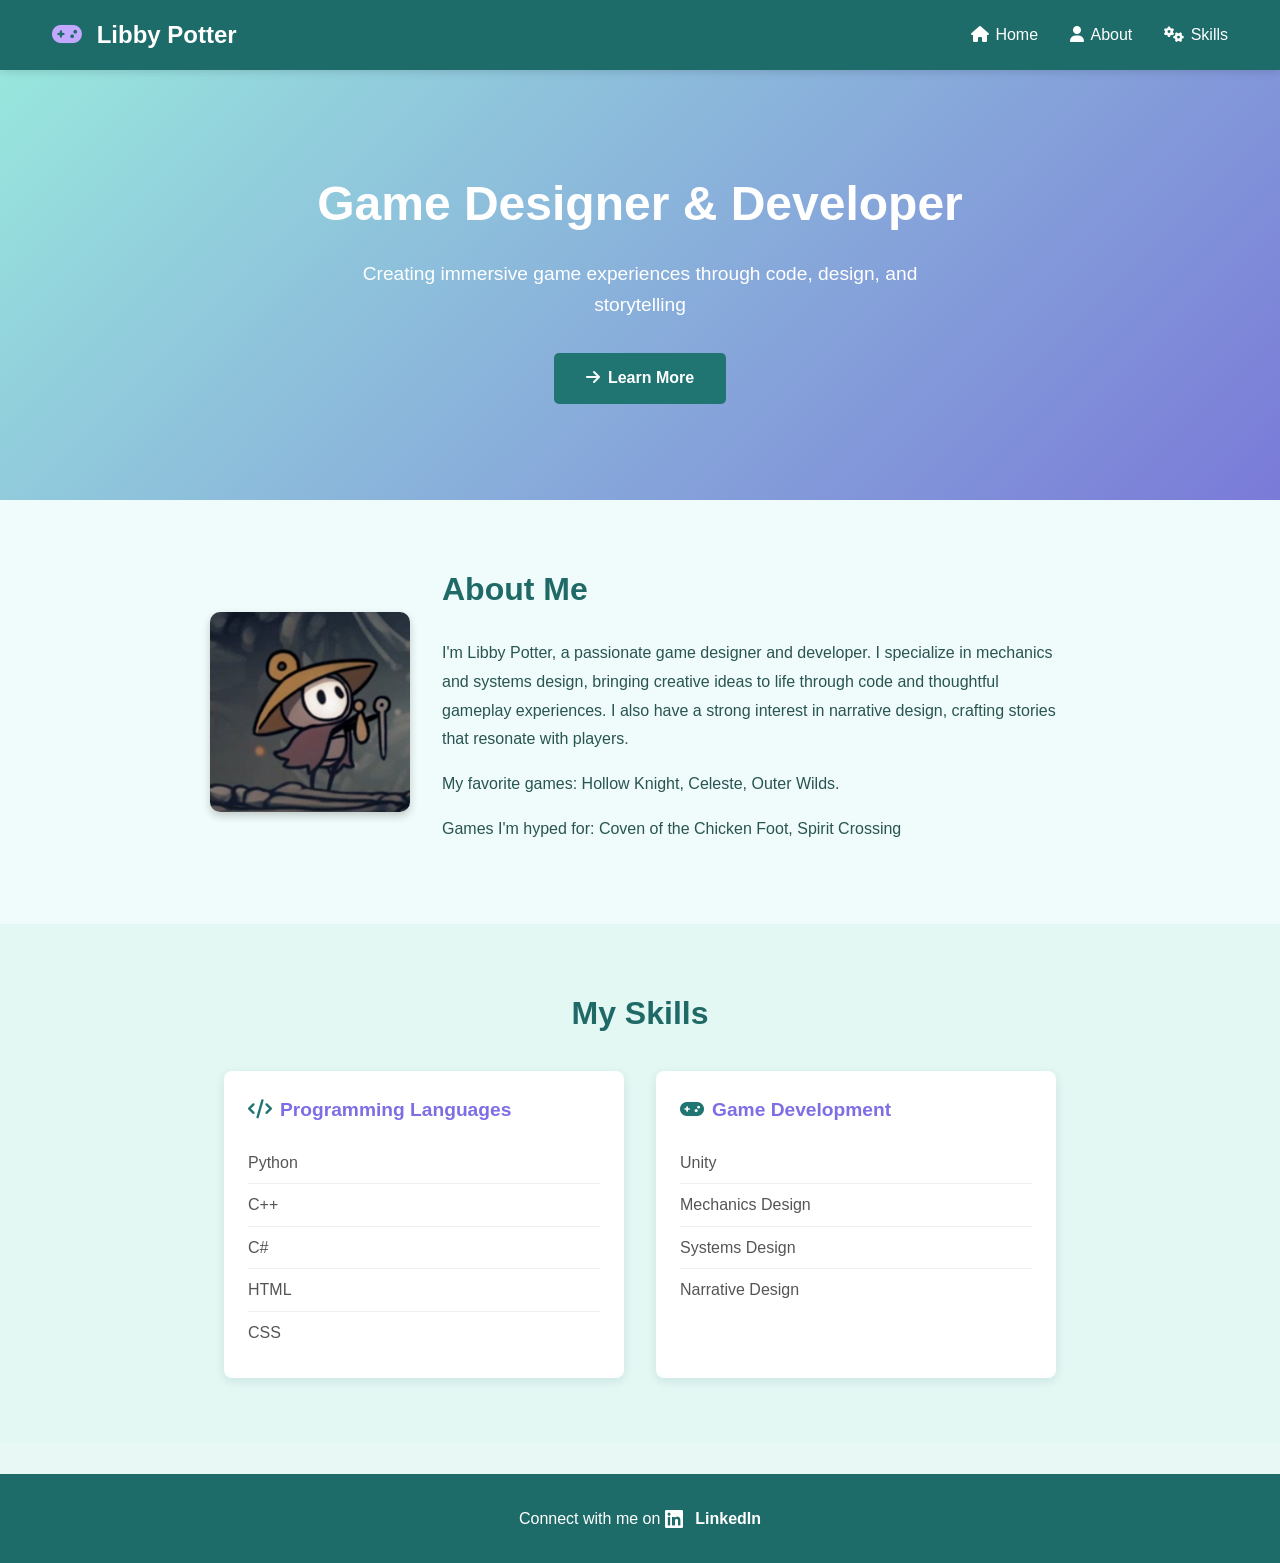
==== index.html @ 488dde70 "Initial commit" ====
<!DOCTYPE html>
<html lang="en">
<head>
  <meta charset="UTF-8">
  <meta name="viewport" content="width=device-width, initial-scale=1.0">
  <title>Libby Potter - Game Designer & Developer</title>
  <link rel="stylesheet" href="https://cdnjs.cloudflare.com/ajax/libs/font-awesome/6.5.0/css/all.min.css" crossorigin="anonymous" referrerpolicy="no-referrer" />
  <link rel="stylesheet" href="style.css">
</head>
<body>
  <!-- Navigation Bar -->
  <nav class="navbar">
    <div class="container">
      <h1 class="logo"><i class="fa-solid fa-gamepad"></i> Libby Potter</h1>
      <ul class="nav-links">
        <li><a href="#hero"><i class="fa-solid fa-home"></i>Home</a></li>
        <li><a href="#bio"><i class="fa-solid fa-user"></i>About</a></li>
        <li><a href="#skills"><i class="fa-solid fa-cogs"></i>Skills</a></li>
      </ul>
    </div>
  </nav>

  <!-- Hero Section -->
  <section id="hero" class="hero">
    <div class="container">
      <h2>Game Designer & Developer</h2>
      <p>Creating immersive game experiences through code, design, and storytelling</p>
      <a href="#bio" class="btn"><i class="fa-solid fa-arrow-right"></i>Learn More</a>
    </div>
  </section>

  <!-- Bio Section -->
  <section id="bio" class="bio">
    <div class="container">
      <div class="bio-content">
        <!-- Profile Image -->
        <img src="img/Sherma.jpg" alt="Libby Potter" class="bio-image">
        
        <!-- Bio Text -->
        <div class="bio-text">
          <h2>About Me</h2>
          <p>
            I'm Libby Potter, a passionate game designer and developer. I specialize in mechanics and systems design, 
            bringing creative ideas to life through code and thoughtful gameplay experiences. I also have a strong interest 
            in narrative design, crafting stories that resonate with players.
          </p>
          <p>
            My favorite games: Hollow Knight, Celeste, Outer Wilds.
          </p>
          <p>
            Games I'm hyped for: Coven of the Chicken Foot, Spirit Crossing
          </p>
        </div>
      </div>
    </div>
  </section>

  <!-- Skills Section -->
  <section id="skills" class="skills">
    <div class="container">
      <h2>My Skills</h2>
      
      <div class="skills-grid">
        <!-- Programming Languages -->
        <div class="skill-category">
          <h3><i class="fa-solid fa-code"></i>Programming Languages</h3>
          <ul>
            <li>Python</li>
            <li>C++</li>
            <li>C#</li>
            <li>HTML</li>
            <li>CSS</li>
          </ul>
        </div>

        <!-- Game Development -->
        <div class="skill-category">
          <h3><i class="fa-solid fa-gamepad"></i>Game Development</h3>
          <ul>
            <li>Unity</li>
            <li>Mechanics Design</li>
            <li>Systems Design</li>
            <li>Narrative Design</li>
          </ul>
        </div>
      </div>
    </div>
  </section>

  <!-- Footer -->
  <footer class="footer">
    <div class="container">
      <p>
        Connect with me on 
        <a href="https://www.linkedin.com/in/your-linkedin" target="_blank" rel="noopener noreferrer" class="social-link">
          <i class="fab fa-linkedin"></i>
          LinkedIn
        </a>
      </p>
    </div>
  </footer>
</body>
</html>
---- style.css ----
/* ===========================
   GLOBAL STYLES
   =========================== */

/* Reset default browser styles and set base font */
* {
  margin: 0;
  padding: 0;
  box-sizing: border-box;
}

body {
  font-family: 'Arial', sans-serif;
  line-height: 1.6;
  color: #1b3d3b;
  background-color: #e8f8f5;
}

/* Container class to center and constrain content width */
.container {
  max-width: 900px;
  margin: 0 auto;
  padding: 0 20px;
}

/* ===========================
   NAVIGATION BAR
   =========================== */

.navbar {
  background-color: #1e6c6a;
  padding: 1rem 2rem;
  position: sticky;
  top: 0;
  box-shadow: 0 2px 8px rgba(0, 0, 0, 0.12);
}

.navbar .container {
  display: flex;
  justify-content: space-between;
  align-items: center;
  width: 100%;
  max-width: none;
}

.logo {
  color: white;
  font-size: 1.5rem;
  font-weight: bold;
}

.logo i {
  margin-right: 0.5rem;
  color: #c3a8ff;
}

.nav-links {
  display: flex;
  list-style: none;
  gap: 2rem;
}

.nav-links a {
  color: white;
  text-decoration: none;
  font-weight: 500;
  transition: color 0.3s ease;
}

.nav-links a i {
  margin-right: 0.4rem;
}

.nav-links a:hover {
  color: #a47ff0;
}

/* ===========================
   HERO SECTION
   =========================== */

.hero {
  background: linear-gradient(135deg, #98e6dd 0%, #7a7ad8 100%);
  color: white;
  padding: 6rem 0;
  text-align: center;
}

.hero h2 {
  font-size: 3rem;
  margin-bottom: 1rem;
}

.hero p {
  font-size: 1.2rem;
  margin-bottom: 2rem;
  max-width: 600px;
  margin-left: auto;
  margin-right: auto;
}

/* Button styling */
.btn {
  display: inline-block;
  background-color: #207573;
  color: white;
  padding: 0.8rem 2rem;
  border-radius: 5px;
  text-decoration: none;
  font-weight: bold;
  transition: background-color 0.3s ease;
}

.btn i {
  margin-right: 0.5rem;
}

.btn:hover {
  background-color: #175455;
}

/* ===========================
   BIO SECTION
   =========================== */

.bio {
  background-color: #f0fcfb;
  padding: 4rem 0;
}

/* Bio content layout with image and text side-by-side */
.bio-content {
  display: flex;
  gap: 2rem;
  align-items: center;
}

/* Profile image styling */
.bio-image {
  width: 200px;
  height: 200px;
  border-radius: 10px;
  object-fit: cover;
  box-shadow: 0 4px 8px rgba(0, 0, 0, 0.2);
  flex-shrink: 0;
}

.bio h2 {
  font-size: 2rem;
  margin-bottom: 1.5rem;
  color: #1f6a67;
}

.bio-text p {
  font-size: 1rem;
  margin-bottom: 1rem;
  line-height: 1.8;
  color: #285452;
}

/* ===========================
   SKILLS SECTION
   =========================== */

.skills {
  background-color: #e3f7f3;
  padding: 4rem 0;
}

.skills h2 {
  font-size: 2rem;
  margin-bottom: 2rem;
  text-align: center;
  color: #1f6a67;
}

/* Skills grid layout using flexbox */
.skills-grid {
  display: flex;
  gap: 2rem;
  justify-content: center;
  flex-wrap: wrap;
}

.skill-category {
  background-color: white;
  padding: 1.5rem;
  border-radius: 8px;
  box-shadow: 0 3px 10px rgba(31, 106, 103, 0.12);
  flex: 1;
  min-width: 250px;
  max-width: 400px;
}

.skill-category h3 {
  color: #7d6ee5;
  margin-bottom: 1rem;
  font-size: 1.2rem;
}

.skill-category h3 i {
  margin-right: 0.5rem;
  color: #207573;
}

.skill-category ul {
  list-style: none;
}

.skill-category li {
  padding: 0.5rem 0;
  color: #555;
  border-bottom: 1px solid #ecf0f1;
}

.skill-category li:last-child {
  border-bottom: none;
}

/* ===========================
   FOOTER
   =========================== */

.footer {
  background-color: #1e6c6a;
  color: white;
  text-align: center;
  padding: 2rem 0;
  margin-top: 2rem;
}

.social-link {
  color: white;
  text-decoration: none;
  font-weight: 600;
}

.social-link i {
  margin-right: 0.5rem;
  font-size: 1.3rem;
  vertical-align: middle;
}

.social-link:hover {
  color: #c3a8ff;
}

/* ===========================
   RESPONSIVE DESIGN
   =========================== */

/* Adjust styles for smaller screens */
@media (max-width: 768px) {
  .nav-links {
    gap: 1rem;
    font-size: 0.9rem;
  }

  .hero h2 {
    font-size: 2rem;
  }

  .hero p {
    font-size: 1rem;
  }

  /* Stack bio image and text vertically on mobile */
  .bio-content {
    flex-direction: column;
    text-align: center;
  }

  .bio-image {
    width: 150px;
    height: 150px;
  }

  .skills-grid {
    flex-direction: column;
  }

  .skill-category {
    max-width: 100%;
  }
}
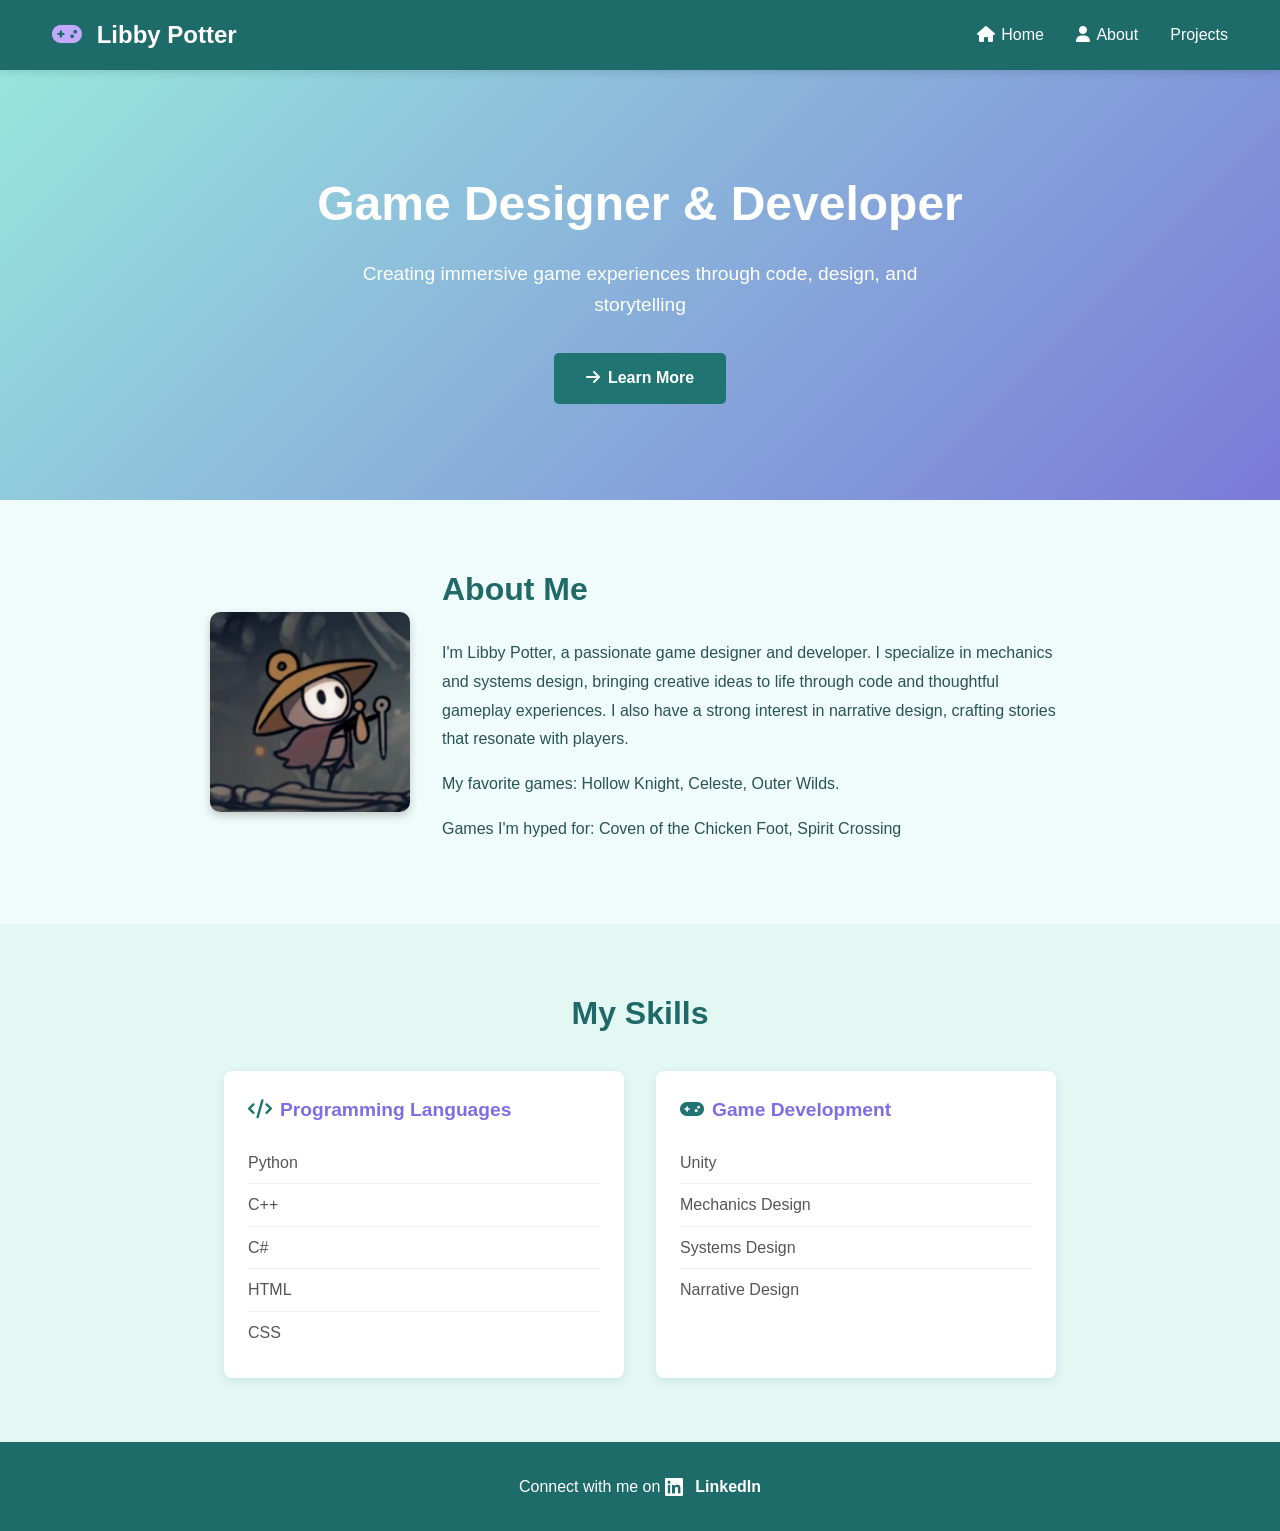
==== commit 1d5ee227: "add projects page" ====
--- a/index.html
+++ b/index.html
@@ -15,7 +15,7 @@
       <ul class="nav-links">
         <li><a href="#hero"><i class="fa-solid fa-home"></i>Home</a></li>
         <li><a href="#bio"><i class="fa-solid fa-user"></i>About</a></li>
-        <li><a href="#skills"><i class="fa-solid fa-cogs"></i>Skills</a></li>
+        <li><a href="projects.html">Projects</a></li>
       </ul>
     </div>
   </nav>
--- a/style.css
+++ b/style.css
@@ -226,7 +226,6 @@
   color: white;
   text-align: center;
   padding: 2rem 0;
-  margin-top: 2rem;
 }
 
 .social-link {
@@ -282,4 +281,12 @@
   .skill-category {
     max-width: 100%;
   }
-}
+
+  .project-grid {
+    flex-direction: column;
+  }
+
+  .projects-hero h2 {
+    font-size: 2rem;
+  }
+}
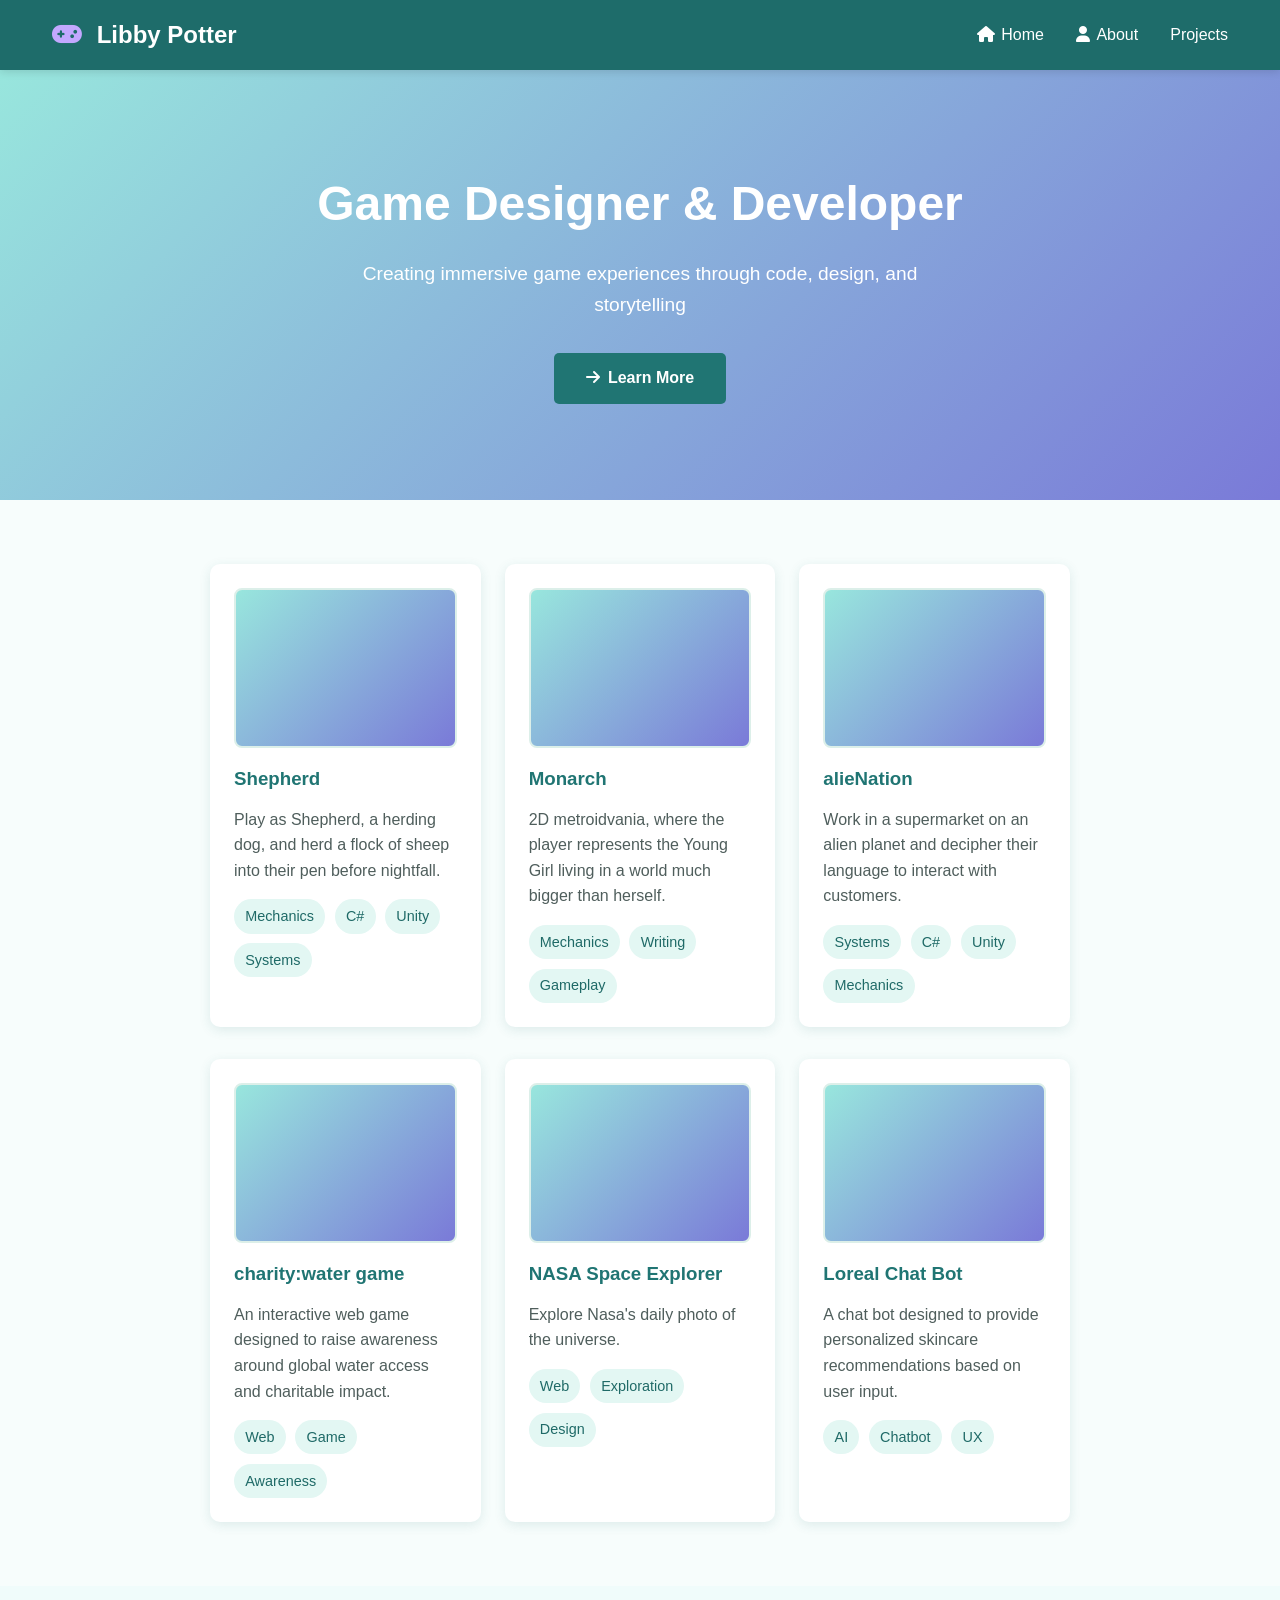
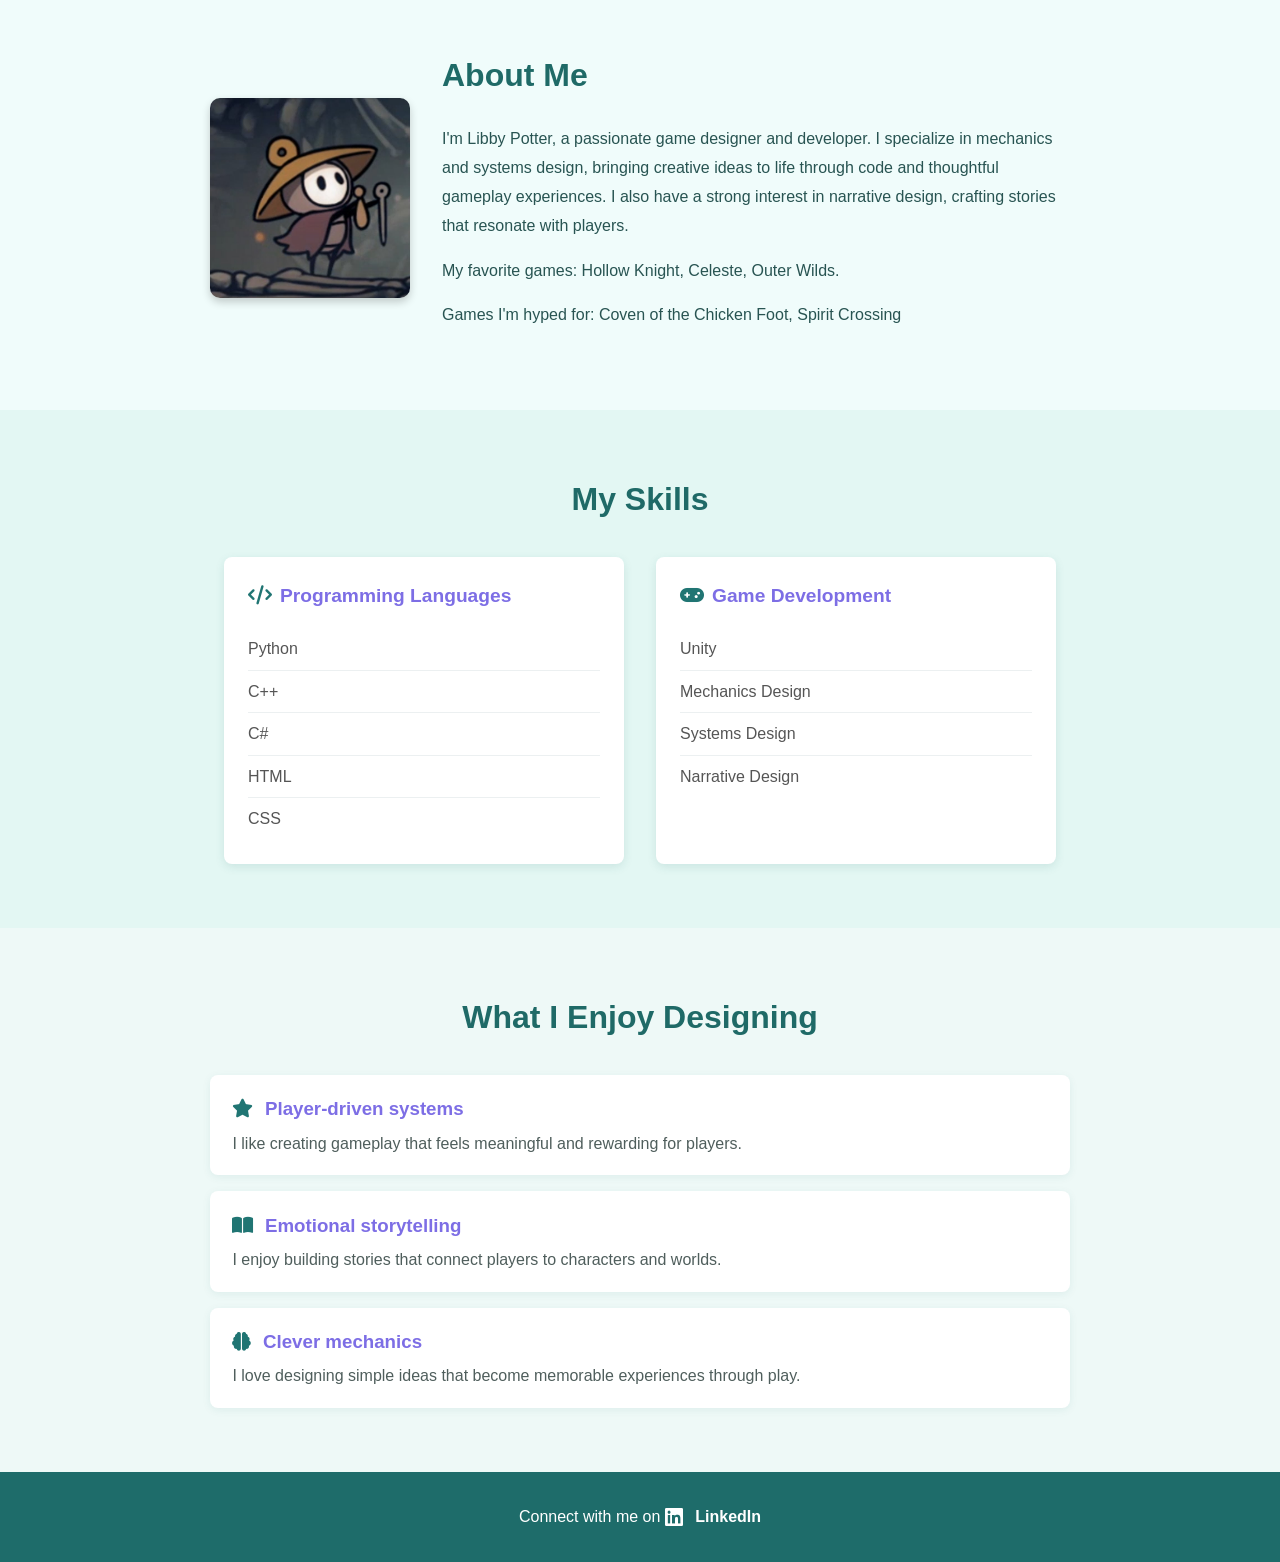
==== commit d9aff167: "add individual pages for each project Add basic information about Shpeherd and Monarch" ====
--- a/index.html
+++ b/index.html
@@ -6,6 +6,7 @@
   <title>Libby Potter - Game Designer & Developer</title>
   <link rel="stylesheet" href="https://cdnjs.cloudflare.com/ajax/libs/font-awesome/6.5.0/css/all.min.css" crossorigin="anonymous" referrerpolicy="no-referrer" />
   <link rel="stylesheet" href="style.css">
+  <link rel="stylesheet" href="projects.css">
 </head>
 <body>
   <!-- Navigation Bar -->
@@ -15,7 +16,7 @@
       <ul class="nav-links">
         <li><a href="#hero"><i class="fa-solid fa-home"></i>Home</a></li>
         <li><a href="#bio"><i class="fa-solid fa-user"></i>About</a></li>
-        <li><a href="projects.html">Projects</a></li>
+        <li><a href="#projects">Projects</a></li>
       </ul>
     </div>
   </nav>
@@ -26,6 +27,95 @@
       <h2>Game Designer & Developer</h2>
       <p>Creating immersive game experiences through code, design, and storytelling</p>
       <a href="#bio" class="btn"><i class="fa-solid fa-arrow-right"></i>Learn More</a>
+    </div>
+  </section>
+
+  <!-- Project Gallery -->
+  <section id="projects" class="projects-section">
+    <div class="container">
+      <div class="project-grid">
+        <article class="project-card">
+          <a href="shepherd.html" class="project-link">
+            <div class="project-image" aria-label="Shepherd project preview"></div>
+            <h3>Shepherd</h3>
+            <p>Play as Shepherd, a herding dog, and herd a flock of sheep into their pen before nightfall.</p>
+            <ul class="project-tags">
+              <li>Mechanics</li>
+              <li>C#</li>
+              <li>Unity</li>
+              <li>Systems</li>
+            </ul>
+          </a>
+        </article>
+
+        <article class="project-card">
+          <a href="monarch.html" class="project-link">
+            <div class="project-image" aria-label="Monarch project preview"></div>
+            <h3>Monarch</h3>
+            <p>2D metroidvania, where the player represents the Young Girl living in a world much bigger than herself.</p>
+            <ul class="project-tags">
+              <li>Mechanics</li>
+              <li>Writing</li>
+              <li>Gameplay</li>
+            </ul>
+          </a>
+        </article>
+
+        <article class="project-card">
+          <a href="alienation.html" class="project-link">
+            <div class="project-image" aria-label="alieNation project preview"></div>
+            <h3>alieNation</h3>
+            <p>Work in a supermarket on an alien planet and decipher their language to interact with customers.</p>
+            <ul class="project-tags">
+              <li>Systems</li>
+              <li>C#</li>
+              <li>Unity</li>
+              <li>Mechanics</li>
+            </ul>
+          </a>
+        </article>
+      </div>
+
+      <div class="project-grid">
+        <article class="project-card">
+          <a href="charity-water-game.html" class="project-link">
+            <div class="project-image" aria-label="Charity: Water game preview"></div>
+            <h3>charity:water game</h3>
+            <p>An interactive web game designed to raise awareness around global water access and charitable impact.</p>
+            <ul class="project-tags">
+              <li>Web</li>
+              <li>Game</li>
+              <li>Awareness</li>
+            </ul>
+          </a>
+        </article>
+
+        <article class="project-card">
+          <a href="nasa-space-explorer.html" class="project-link">
+            <div class="project-image" aria-label="NASA Space Explorer preview"></div>
+            <h3>NASA Space Explorer</h3>
+            <p>Explore Nasa's daily photo of the universe.</p>
+            <ul class="project-tags">
+              <li>Web</li>
+              <li>Exploration</li>
+              <li>Design</li>
+            </ul>
+          </a>
+        </article>
+
+        <article class="project-card">
+          <a href="loreal-chatbot.html" class="project-link">
+            <div class="project-image" aria-label="Loreal chatbot preview"></div>
+            <h3>Loreal Chat Bot</h3>
+            <p>A chat bot designed to provide personalized skincare recommendations based on user input.</p>
+            <ul class="project-tags">
+              <li>AI</li>
+              <li>Chatbot</li>
+              <li>UX</li>
+            </ul>
+          </a>
+        </article>
+      </div>
     </div>
   </section>
 
@@ -87,6 +177,27 @@
     </div>
   </section>
 
+  <!-- Design Interests -->
+  <section class="projects-section alt">
+    <div class="container">
+      <h2>What I Enjoy Designing</h2>
+      <div class="project-list">
+        <div class="list-item">
+          <h3><i class="fa-solid fa-star"></i> Player-driven systems</h3>
+          <p>I like creating gameplay that feels meaningful and rewarding for players.</p>
+        </div>
+        <div class="list-item">
+          <h3><i class="fa-solid fa-book-open"></i> Emotional storytelling</h3>
+          <p>I enjoy building stories that connect players to characters and worlds.</p>
+        </div>
+        <div class="list-item">
+          <h3><i class="fa-solid fa-brain"></i> Clever mechanics</h3>
+          <p>I love designing simple ideas that become memorable experiences through play.</p>
+        </div>
+      </div>
+    </div>
+  </section>
+
   <!-- Footer -->
   <footer class="footer">
     <div class="container">
--- a/projects.css
+++ b/projects.css
@@ -0,0 +1,220 @@
+/* ===========================
+   PROJECTS PAGE STYLES
+   =========================== */
+
+.projects-hero {
+  background: linear-gradient(135deg, #2a6e6a 0%, #5f56c9 100%);
+  color: white;
+  padding: 5rem 0;
+  text-align: center;
+}
+
+.projects-hero h2 {
+  font-size: 2.6rem;
+  margin-bottom: 1rem;
+}
+
+.projects-hero p {
+  font-size: 1.1rem;
+  max-width: 650px;
+  margin: 0 auto 2rem;
+}
+
+.projects-section {
+  padding: 4rem 0;
+  background-color: #f7fdfc;
+}
+
+.projects-section.alt {
+  background-color: #eef9f7;
+}
+
+.projects-section h2 {
+  font-size: 2rem;
+  color: #1f6a67;
+  margin-bottom: 2rem;
+  text-align: center;
+}
+
+.project-grid {
+  display: flex;
+  gap: 1.5rem;
+  flex-wrap: wrap;
+  margin-bottom: 2rem;
+}
+
+.project-grid:last-of-type {
+  margin-bottom: 0;
+}
+
+.project-card {
+  background-color: white;
+  border-radius: 10px;
+  padding: 0;
+  box-shadow: 0 3px 12px rgba(31, 106, 103, 0.12);
+  flex: 1;
+  min-width: 240px;
+  overflow: hidden;
+}
+
+.project-card h3 {
+  color: #207573;
+  margin-bottom: 0.8rem;
+}
+
+.project-card p {
+  color: #4f5e5c;
+  margin-bottom: 1rem;
+}
+
+.project-link {
+  color: inherit;
+  text-decoration: none;
+  display: block;
+  height: 100%;
+  padding: 1.5rem;
+  border-radius: 10px;
+}
+
+.project-link:hover,
+.project-link:focus-visible {
+  background-color: #f0fcfb;
+}
+
+.project-link:focus-visible {
+  outline: 3px solid #7d6ee5;
+  outline-offset: -3px;
+}
+
+.project-image {
+  height: 160px;
+  border-radius: 8px;
+  margin-bottom: 1rem;
+  background: linear-gradient(135deg, #98e6dd 0%, #7a7ad8 100%);
+  border: 2px solid #dcefe9;
+}
+
+.project-tags {
+  list-style: none;
+  display: flex;
+  flex-wrap: wrap;
+  gap: 0.6rem;
+}
+
+.project-tags li {
+  background-color: #e3f7f3;
+  color: #1f6a67;
+  padding: 0.35rem 0.7rem;
+  border-radius: 999px;
+  font-size: 0.9rem;
+}
+
+.project-list {
+  display: flex;
+  flex-direction: column;
+  gap: 1rem;
+}
+
+.project-detail-hero {
+  background: linear-gradient(135deg, #2a6e6a 0%, #5f56c9 100%);
+  color: white;
+  padding: 4rem 0;
+  text-align: center;
+}
+
+.project-detail-hero h2 {
+  font-size: 2.6rem;
+  margin-bottom: 1rem;
+}
+
+.project-detail-hero p {
+  font-size: 1.1rem;
+  max-width: 650px;
+  margin: 0 auto 1.5rem;
+}
+
+.project-detail-hero .btn {
+  margin: 0.5rem;
+}
+
+.project-detail-section {
+  padding: 4rem 0;
+  background-color: #f7fdfc;
+}
+
+.project-detail-section h2 {
+  font-size: 2rem;
+  color: #1f6a67;
+  margin-bottom: 2rem;
+  text-align: center;
+}
+
+.project-detail-card {
+  background-color: white;
+  padding: 1.5rem;
+  margin-bottom: 1.5rem;
+  border-radius: 10px;
+  box-shadow: 0 3px 12px rgba(31, 106, 103, 0.12);
+}
+
+.project-detail-card h3 {
+  color: #207573;
+  margin-bottom: 0.8rem;
+}
+
+.project-detail-card p {
+  color: #4f5e5c;
+  margin-bottom: 1rem;
+}
+
+.project-detail-card p:last-child {
+  margin-bottom: 0;
+}
+
+.project-detail-section .project-tags {
+  margin-bottom: 1.5rem;
+}
+
+.back-to-projects {
+  color: #207573;
+  font-weight: bold;
+}
+
+.list-item {
+  background-color: white;
+  padding: 1.2rem 1.4rem;
+  border-radius: 8px;
+  box-shadow: 0 2px 8px rgba(31, 106, 103, 0.08);
+}
+
+.list-item h3 {
+  color: #7d6ee5;
+  margin-bottom: 0.4rem;
+}
+
+.list-item h3 i {
+  margin-right: 0.4rem;
+  color: #207573;
+}
+
+.list-item p {
+  color: #4f5e5c;
+}
+
+/* ===========================
+   RESPONSIVE DESIGN
+   =========================== */
+
+@media (max-width: 768px) {
+  .project-grid {
+    flex-direction: column;
+  }
+
+  .projects-hero h2 {
+    font-size: 2rem;
+  }
+
+  .project-detail-hero h2 {
+    font-size: 2rem;
+  }
+}
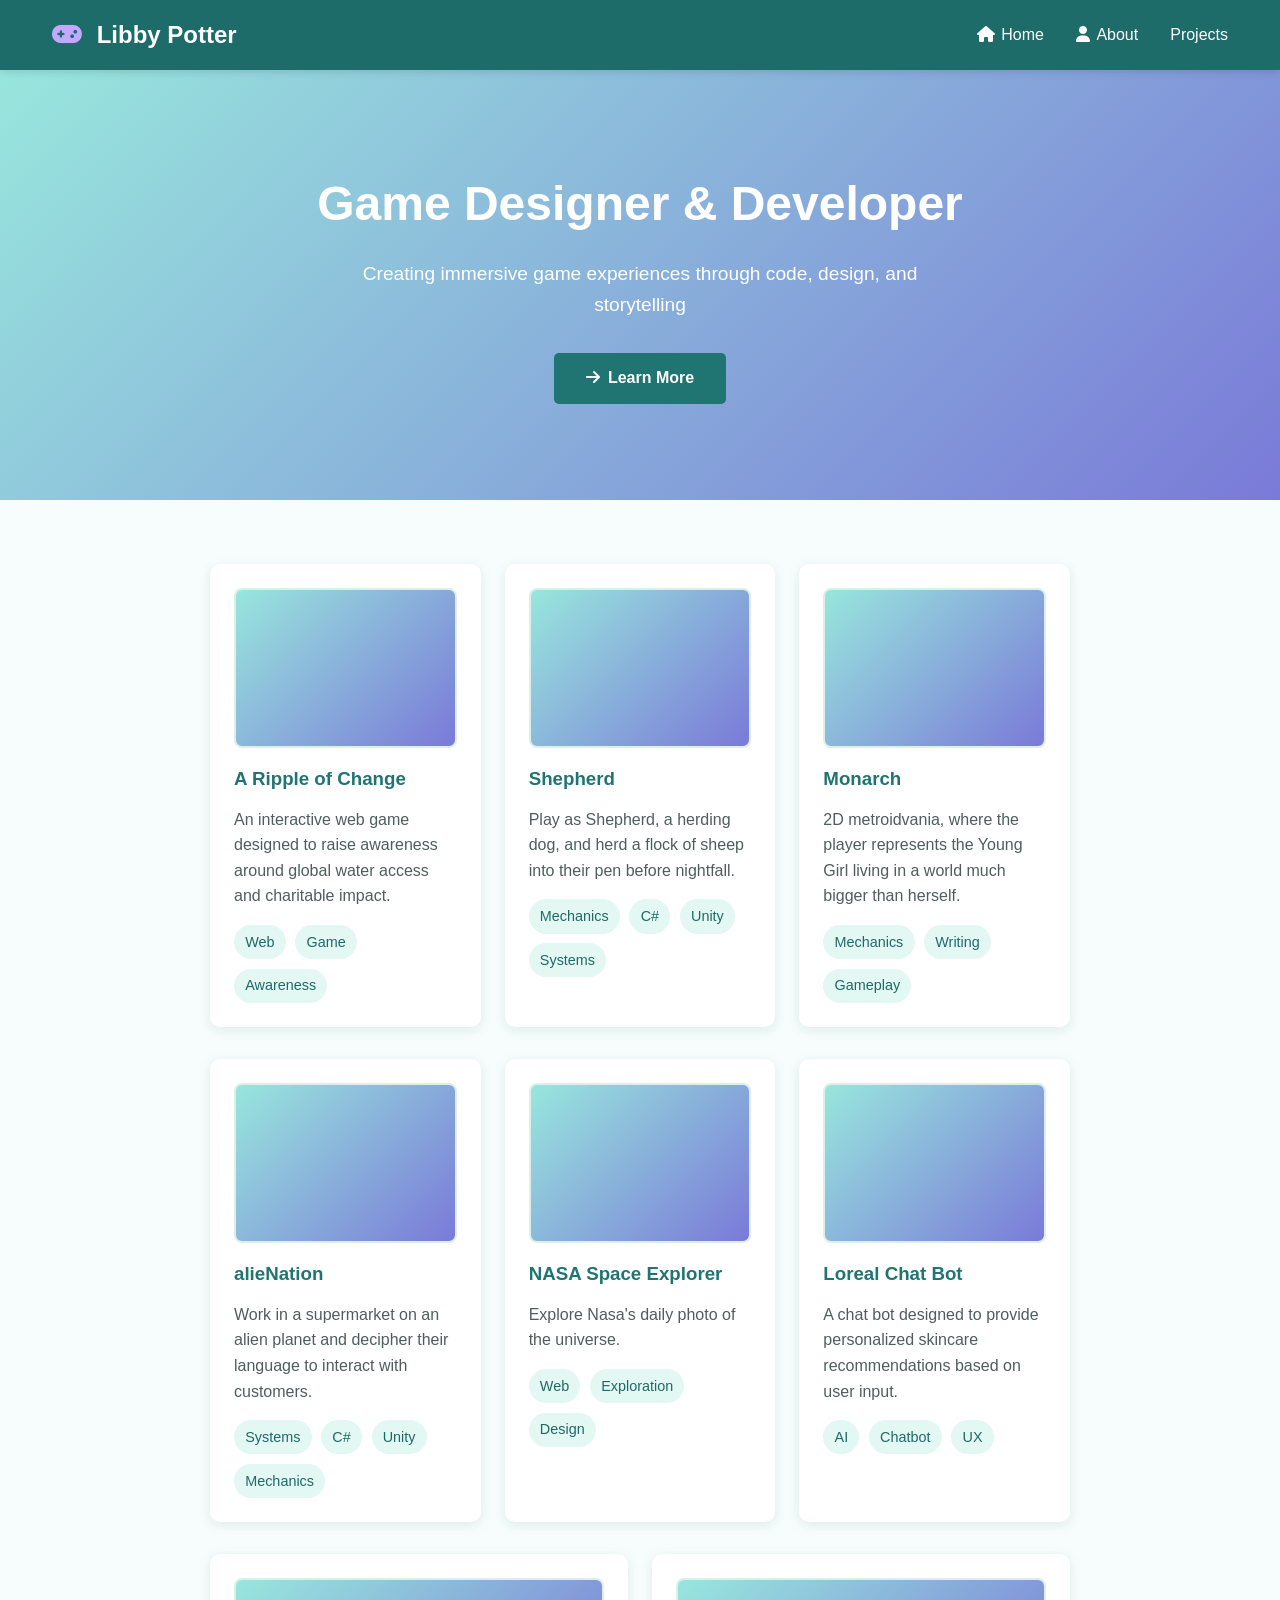
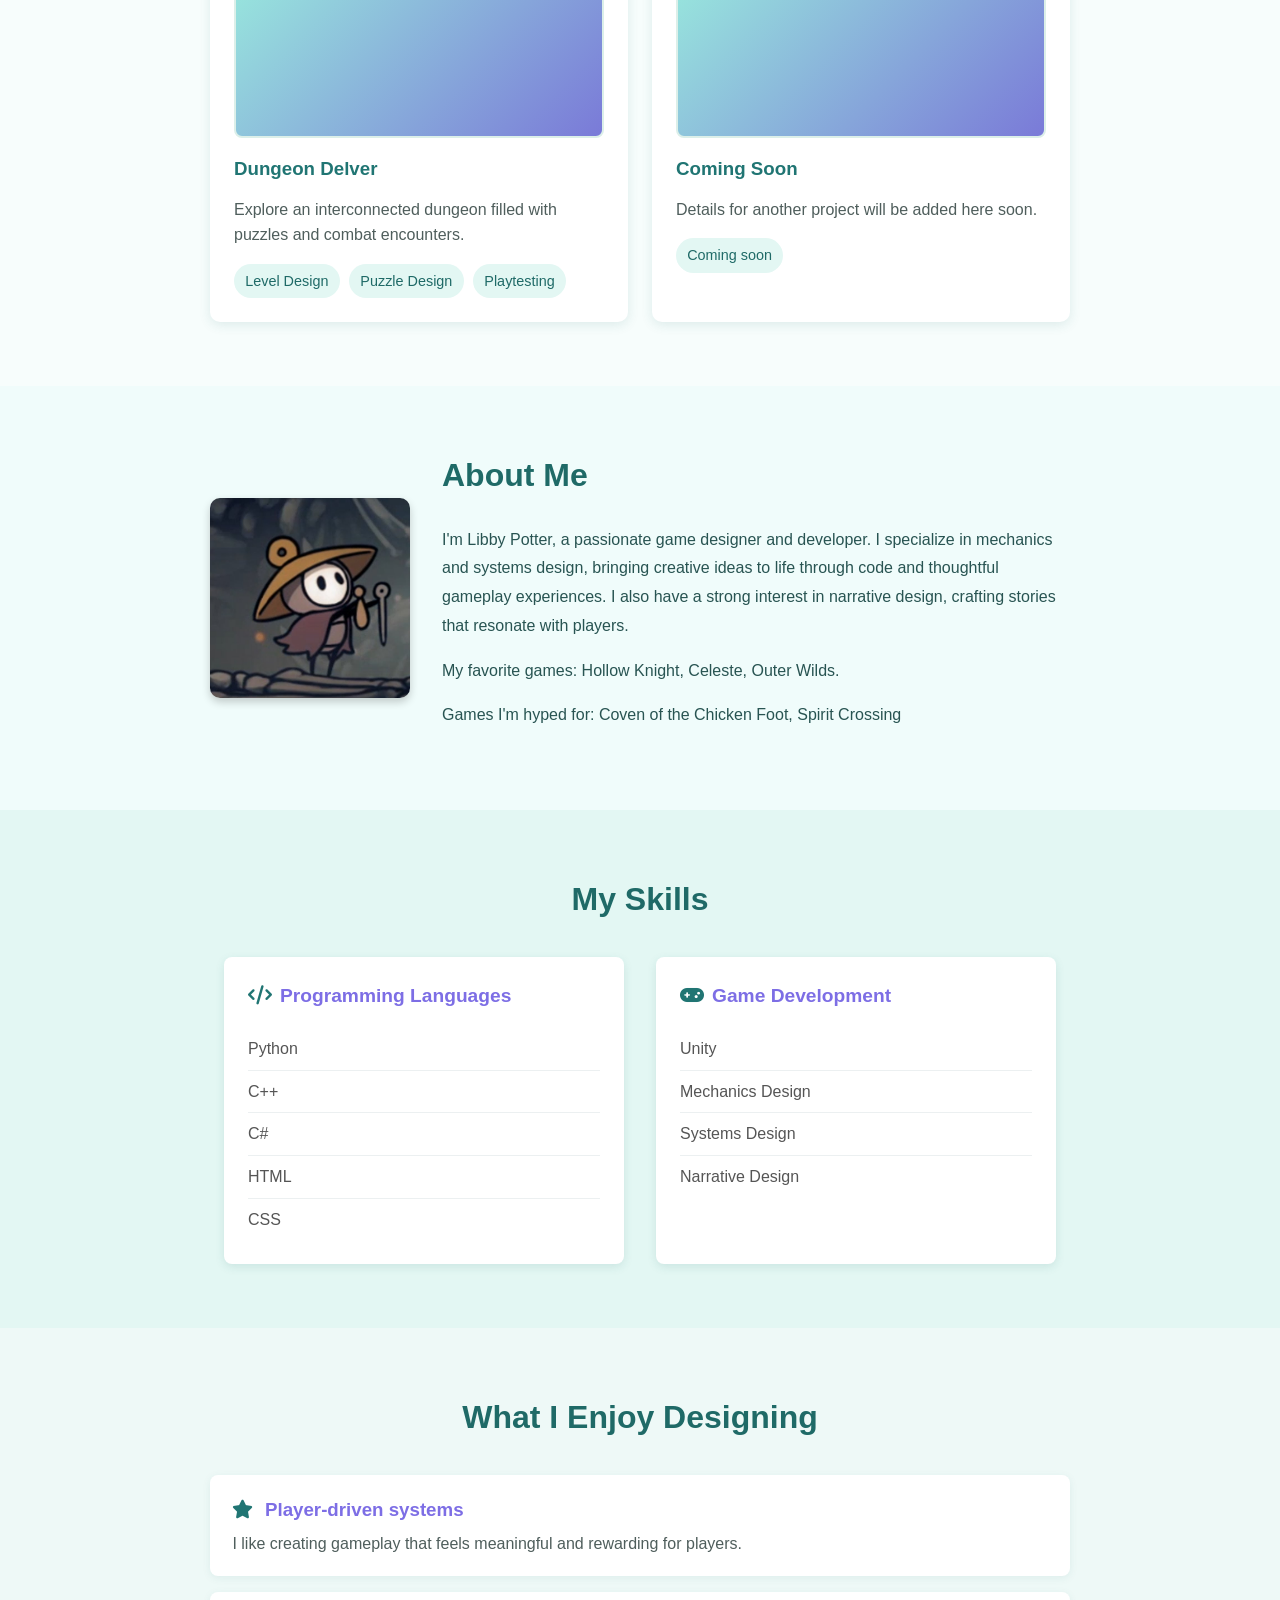
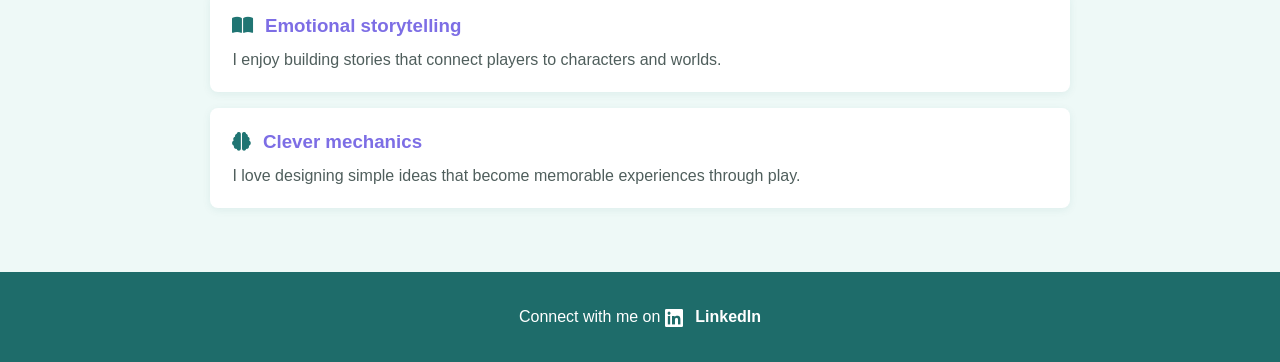
==== commit fe2aab2e: "add dungeon delver info" ====
--- a/index.html
+++ b/index.html
@@ -35,6 +35,19 @@
     <div class="container">
       <div class="project-grid">
         <article class="project-card">
+          <a href="charity-water-game.html" class="project-link">
+            <div class="project-image" aria-label="Charity: Water game preview"></div>
+            <h3>A Ripple of Change</h3>
+            <p>An interactive web game designed to raise awareness around global water access and charitable impact.</p>
+            <ul class="project-tags">
+              <li>Web</li>
+              <li>Game</li>
+              <li>Awareness</li>
+            </ul>
+          </a>
+        </article>
+
+        <article class="project-card">
           <a href="shepherd.html" class="project-link">
             <div class="project-image" aria-label="Shepherd project preview"></div>
             <h3>Shepherd</h3>
@@ -61,6 +74,9 @@
           </a>
         </article>
 
+      </div>
+
+      <div class="project-grid">
         <article class="project-card">
           <a href="alienation.html" class="project-link">
             <div class="project-image" aria-label="alieNation project preview"></div>
@@ -74,21 +90,6 @@
             </ul>
           </a>
         </article>
-      </div>
-
-      <div class="project-grid">
-        <article class="project-card">
-          <a href="charity-water-game.html" class="project-link">
-            <div class="project-image" aria-label="Charity: Water game preview"></div>
-            <h3>charity:water game</h3>
-            <p>An interactive web game designed to raise awareness around global water access and charitable impact.</p>
-            <ul class="project-tags">
-              <li>Web</li>
-              <li>Game</li>
-              <li>Awareness</li>
-            </ul>
-          </a>
-        </article>
 
         <article class="project-card">
           <a href="nasa-space-explorer.html" class="project-link">
@@ -114,6 +115,33 @@
               <li>UX</li>
             </ul>
           </a>
+        </article>
+      </div>
+
+      <div class="project-grid">
+        <article class="project-card">
+          <a href="dungeon-delver.html" class="project-link">
+            <div class="project-image" aria-label="Dungeon Delver project preview"></div>
+            <h3>Dungeon Delver</h3>
+            <p>Explore an interconnected dungeon filled with puzzles and combat encounters.</p>
+            <ul class="project-tags">
+              <li>Level Design</li>
+              <li>Puzzle Design</li>
+              <li>Playtesting</li>
+            </ul>
+          </a>
+        </article>
+
+        <!-- A placeholder card for a future project. -->
+        <article class="project-card">
+          <div class="project-link">
+            <div class="project-image" aria-label="Future project preview"></div>
+            <h3>Coming Soon</h3>
+            <p>Details for another project will be added here soon.</p>
+            <ul class="project-tags">
+              <li>Coming soon</li>
+            </ul>
+          </div>
         </article>
       </div>
     </div>
--- a/projects.css
+++ b/projects.css
@@ -171,8 +171,247 @@
   margin-bottom: 0;
 }
 
+.alpha-section {
+  border-top: 5px solid #7d6ee5;
+}
+
+.alpha-heading {
+  display: flex;
+  flex-wrap: wrap;
+  align-items: center;
+  gap: 0.5rem 1rem;
+  margin-bottom: 0.75rem;
+}
+
+.alpha-heading h3 {
+  margin: 0;
+  font-size: 1.6rem;
+}
+
+.alpha-label {
+  margin: 0 !important;
+  padding: 0.3rem 0.65rem;
+  color: #5142a5 !important;
+  background-color: #f0edff;
+  border-radius: 999px;
+  font-size: 0.8rem;
+  font-weight: bold;
+  letter-spacing: 0.05em;
+  text-transform: uppercase;
+}
+
+.alpha-summary {
+  padding: 1rem;
+  background-color: #f7f5ff;
+  border-left: 4px solid #7d6ee5;
+  border-radius: 4px;
+}
+
+.alpha-section > h4 {
+  margin-bottom: 1rem;
+  color: #1f6a67;
+}
+
+.alpha-playtest {
+  margin-top: 1.5rem;
+  padding: 1.25rem;
+  background-color: #f7fdfc;
+  border: 1px solid #dcefe9;
+  border-radius: 10px;
+}
+
+.alpha-playtest-title {
+  margin-bottom: 1rem;
+  color: #1f6a67;
+  font-size: 1.3rem;
+}
+
+.alpha-playtest-title i {
+  margin-right: 0.4rem;
+  color: #7d6ee5;
+}
+
+.alpha-feedback {
+  display: flex;
+  flex-wrap: wrap;
+  gap: 1rem;
+}
+
+.alpha-feedback-card {
+  flex: 1 1 240px;
+  padding: 1rem;
+  background-color: white;
+  border: 1px solid #dcefe9;
+  border-radius: 8px;
+}
+
+.alpha-feedback-card h5,
+.alpha-response h5 {
+  margin-bottom: 0.6rem;
+  color: #1f6a67;
+  font-size: 1rem;
+}
+
+.alpha-feedback-card h5 i,
+.alpha-response h5 i {
+  margin-right: 0.35rem;
+  color: #7d6ee5;
+}
+
+.alpha-feedback-card p {
+  margin: 0;
+}
+
+.alpha-response {
+  margin-top: 1rem;
+  padding: 1rem;
+  background-color: #e3f7f3;
+  border-radius: 8px;
+}
+
+.alpha-response ul {
+  margin: 0;
+  padding-left: 1.25rem;
+  color: #4f5e5c;
+}
+
+.alpha-response li + li {
+  margin-top: 0.5rem;
+}
+
 .project-detail-section .project-tags {
   margin-bottom: 1.5rem;
+}
+
+.gameplay-steps {
+  display: flex;
+  flex-wrap: wrap;
+  gap: 1rem;
+  margin: 1.5rem 0;
+  padding: 0;
+  list-style: none;
+}
+
+.gameplay-step {
+  position: relative;
+  flex: 1 1 190px;
+  padding: 1.25rem;
+  background: linear-gradient(180deg, #f0fcfb 0%, #ffffff 100%);
+  border: 1px solid #dcefe9;
+  border-radius: 10px;
+}
+
+.gameplay-step:not(:last-child)::after {
+  content: "\2192";
+  position: absolute;
+  top: 1.35rem;
+  right: -0.85rem;
+  z-index: 1;
+  width: 1.6rem;
+  color: #207573;
+  background-color: white;
+  border-radius: 50%;
+  font-size: 1.3rem;
+  font-weight: bold;
+  line-height: 1.6rem;
+  text-align: center;
+}
+
+.gameplay-step-icon {
+  display: block;
+  margin-bottom: 0.7rem;
+  color: #207573;
+  font-size: 1.5rem;
+}
+
+.gameplay-step-number {
+  display: block;
+  margin-bottom: 0.35rem;
+  color: #7d6ee5;
+  font-size: 0.8rem;
+  font-weight: bold;
+  letter-spacing: 0.06em;
+  text-transform: uppercase;
+}
+
+.gameplay-step h4 {
+  margin-bottom: 0.5rem;
+  color: #1f6a67;
+  font-size: 1.05rem;
+  line-height: 1.35;
+}
+
+.gameplay-step p {
+  margin: 0;
+  color: #4f5e5c;
+  font-size: 0.95rem;
+}
+
+.gameplay-repeat {
+  margin: 0 !important;
+  padding: 0.9rem 1rem;
+  color: #175455 !important;
+  background-color: #e3f7f3;
+  border-radius: 8px;
+  font-weight: bold;
+  text-align: center;
+}
+
+.gameplay-repeat i {
+  margin-right: 0.45rem;
+  color: #7d6ee5;
+}
+
+.key-systems {
+  margin-top: 2rem;
+  padding-top: 1.5rem;
+  border-top: 1px solid #dcefe9;
+}
+
+.key-systems h4 {
+  margin-bottom: 1rem;
+  color: #1f6a67;
+  font-size: 1.3rem;
+}
+
+.key-systems-list {
+  display: flex;
+  flex-wrap: wrap;
+  gap: 0.8rem;
+  margin: 0;
+  padding: 0;
+  list-style: none;
+}
+
+.key-systems-list li {
+  display: flex;
+  flex: 1 1 240px;
+  gap: 0.8rem;
+  align-items: flex-start;
+  padding: 1rem;
+  background-color: #f0fcfb;
+  border: 1px solid #dcefe9;
+  border-radius: 8px;
+  color: #4f5e5c;
+  font-size: 0.95rem;
+}
+
+.key-systems-list li > i {
+  display: flex;
+  flex: 0 0 2.2rem;
+  width: 2.2rem;
+  height: 2.2rem;
+  align-items: center;
+  justify-content: center;
+  color: #207573;
+  background-color: #e3f7f3;
+  border-radius: 50%;
+}
+
+.key-systems-list li strong {
+  display: block;
+  margin-bottom: 0.25rem;
+  color: #1f6a67;
 }
 
 .back-to-projects {
@@ -210,6 +449,21 @@
     flex-direction: column;
   }
 
+  .gameplay-steps {
+    flex-direction: column;
+  }
+
+  .gameplay-step {
+    flex-basis: auto;
+  }
+
+  .gameplay-step:not(:last-child)::after {
+    top: auto;
+    right: 50%;
+    bottom: -1.3rem;
+    transform: rotate(90deg);
+  }
+
   .projects-hero h2 {
     font-size: 2rem;
   }
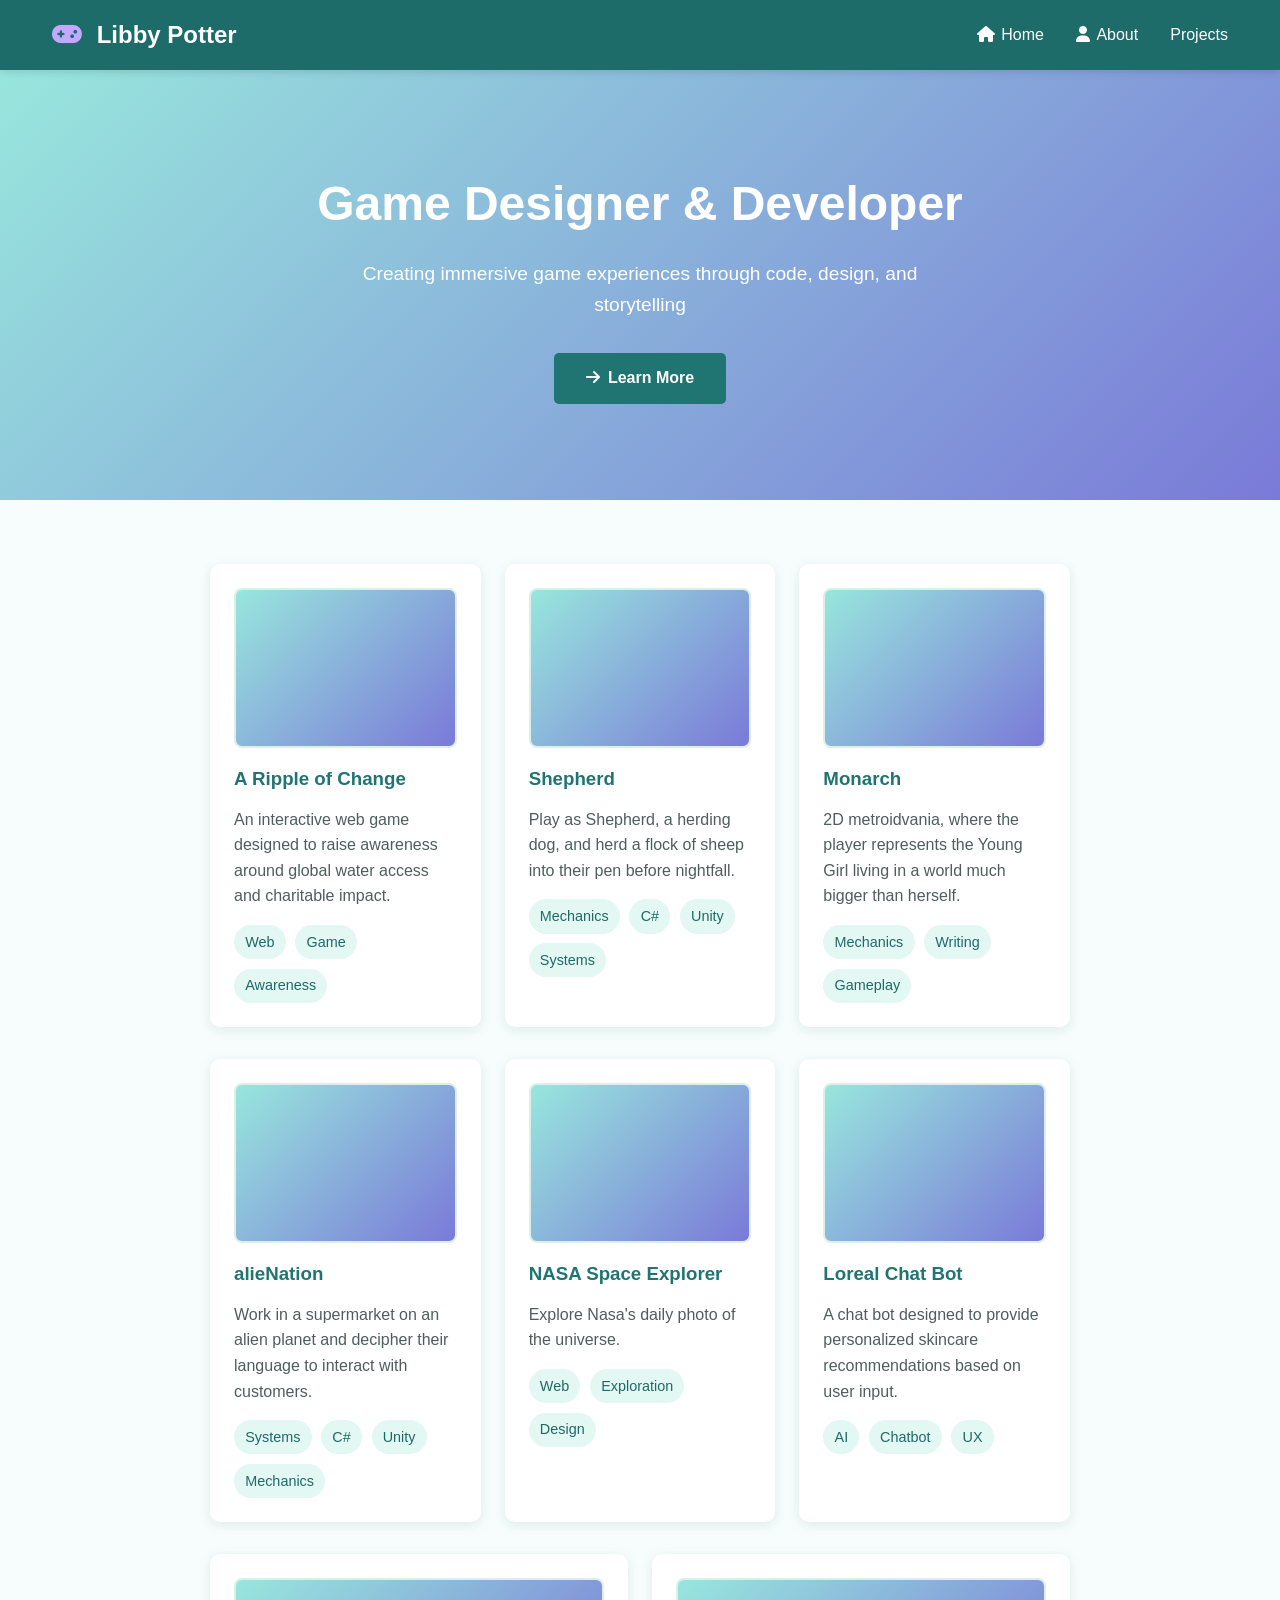
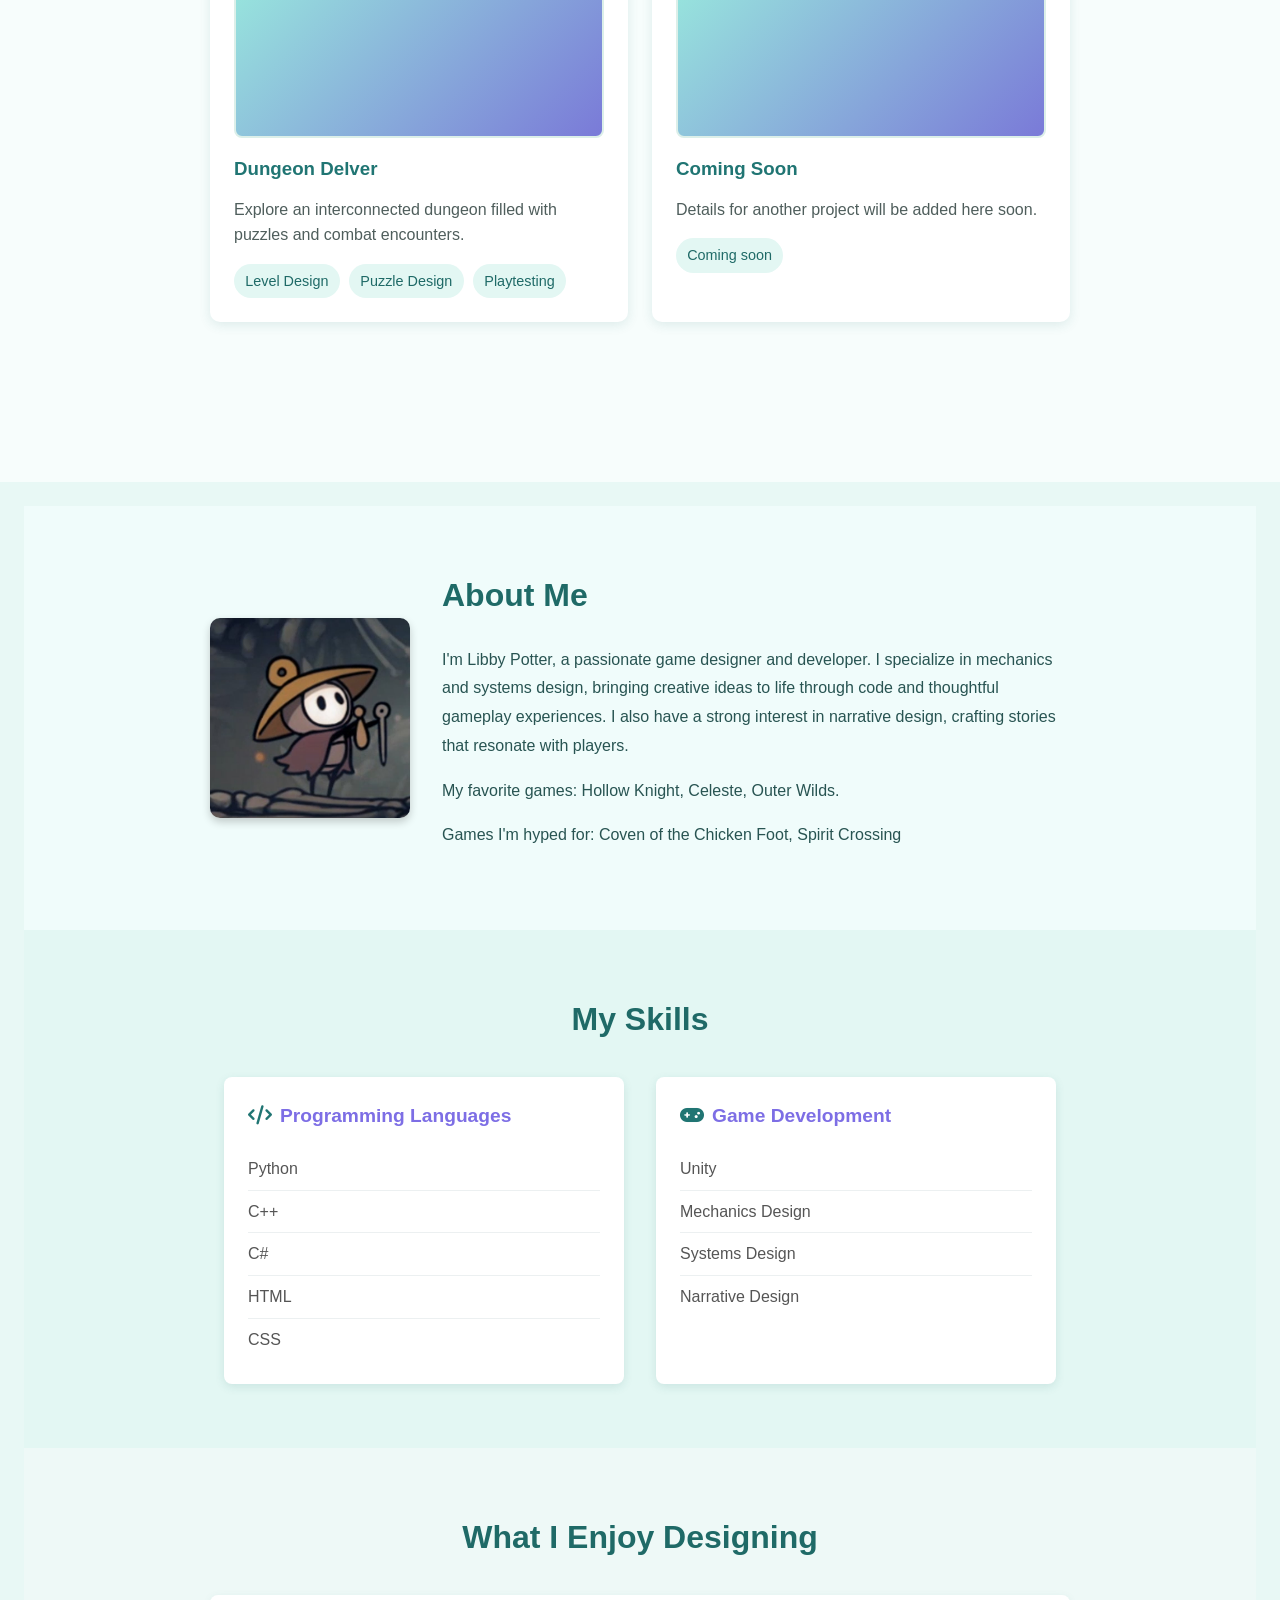
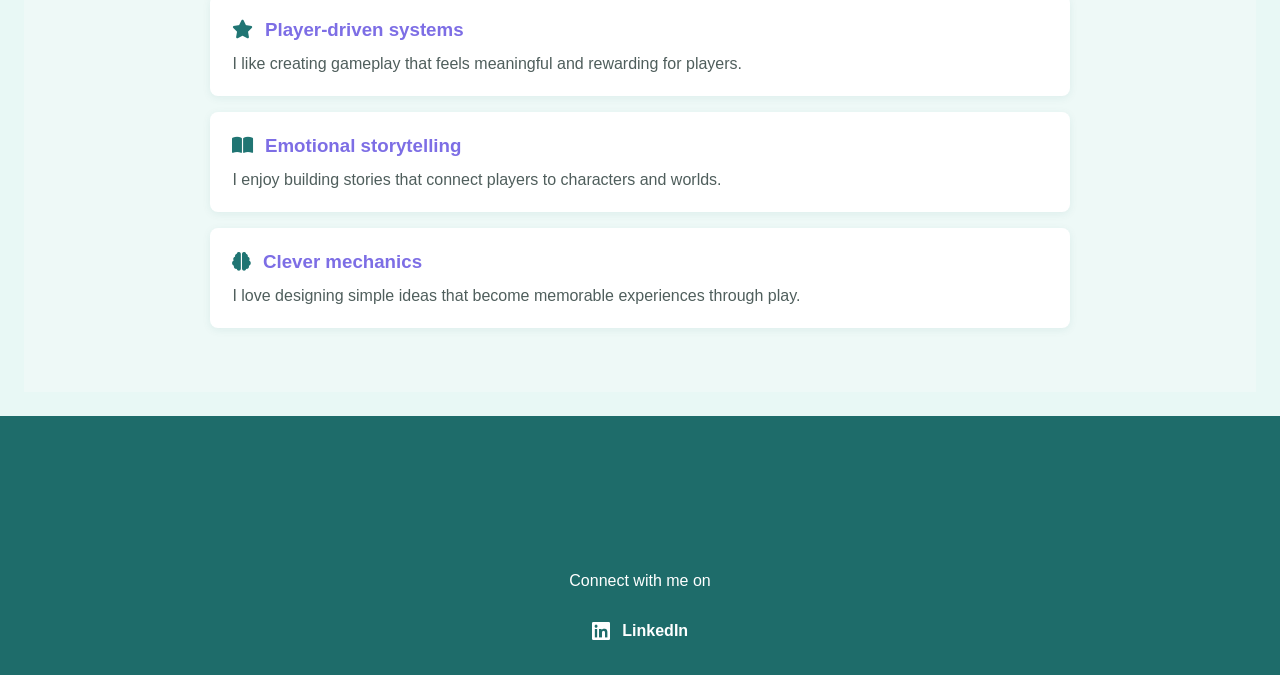
==== commit d5018eff: "create alien invadrs page" ====
--- a/index.html
+++ b/index.html
@@ -134,7 +134,7 @@
 
         <!-- A placeholder card for a future project. -->
         <article class="project-card">
-          <div class="project-link">
+          <a href="alien-invaders.html" class="project-link">
             <div class="project-image" aria-label="Future project preview"></div>
             <h3>Coming Soon</h3>
             <p>Details for another project will be added here soon.</p>
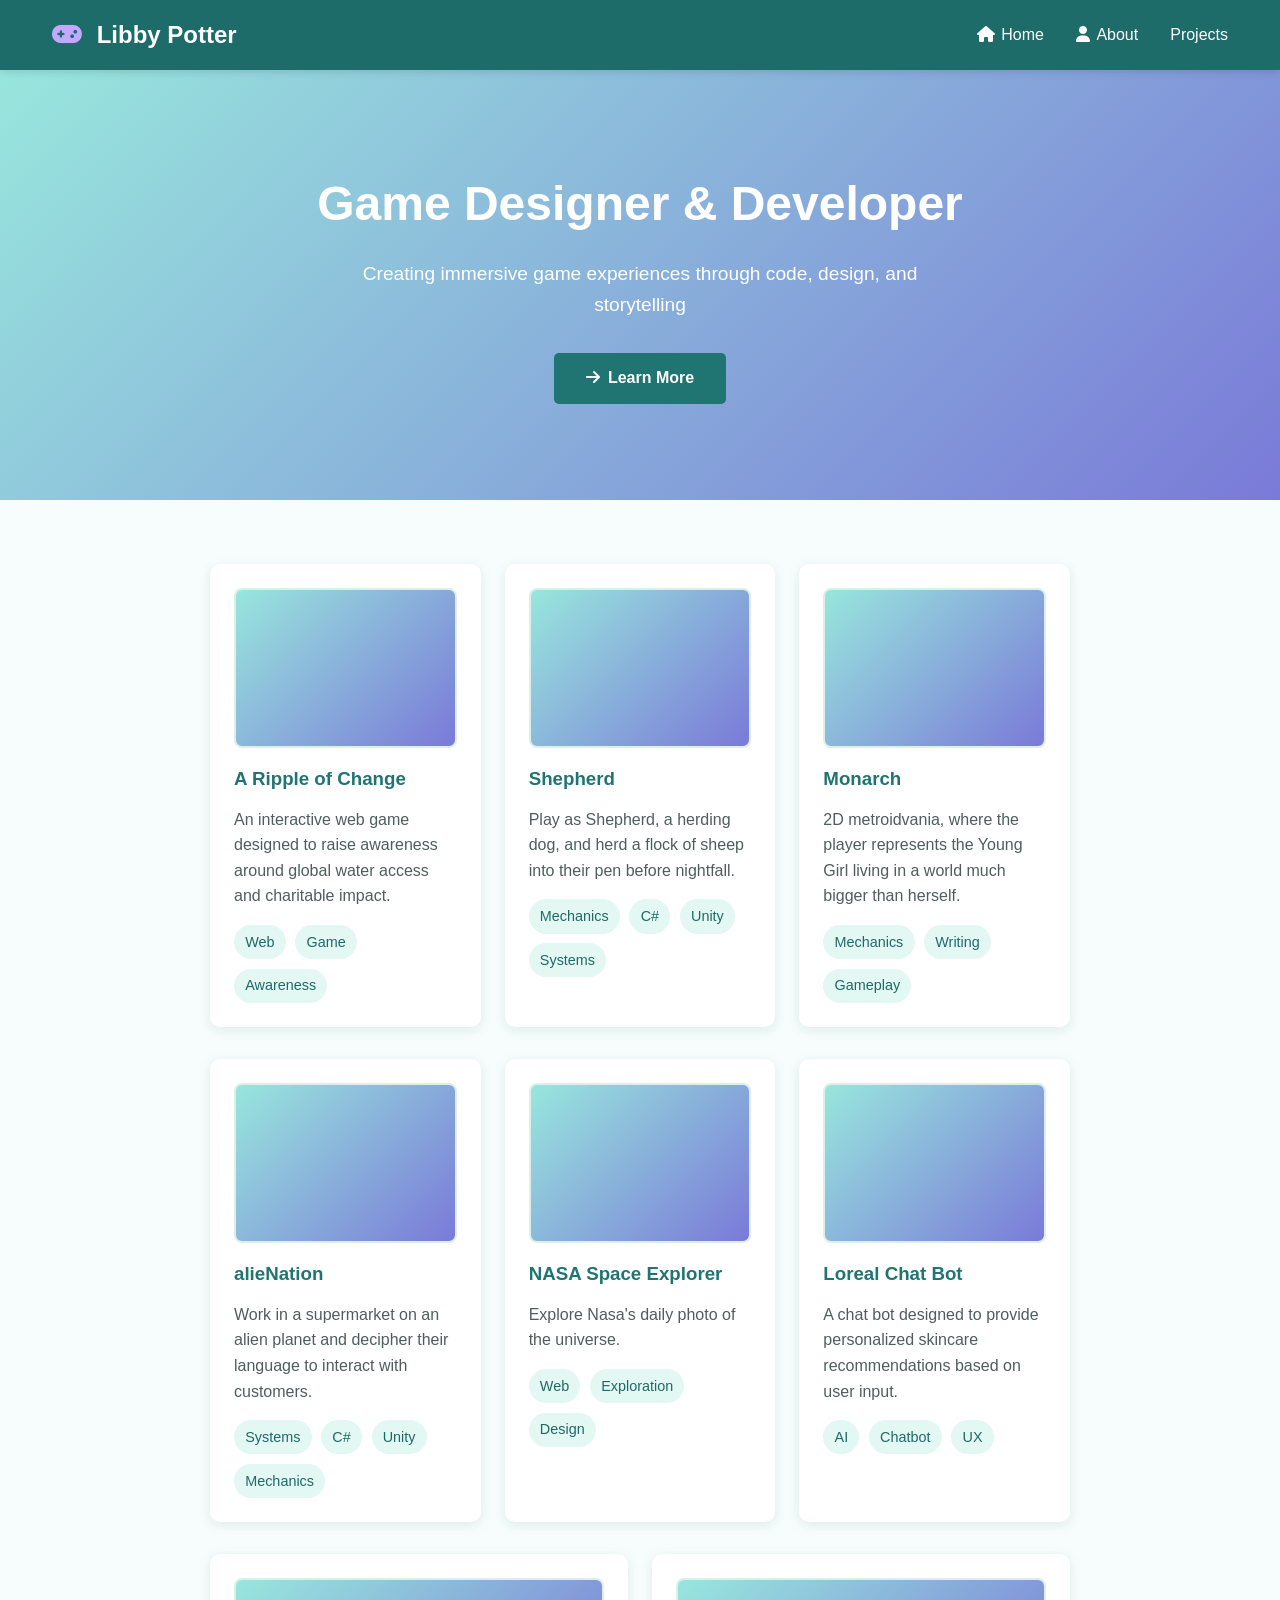
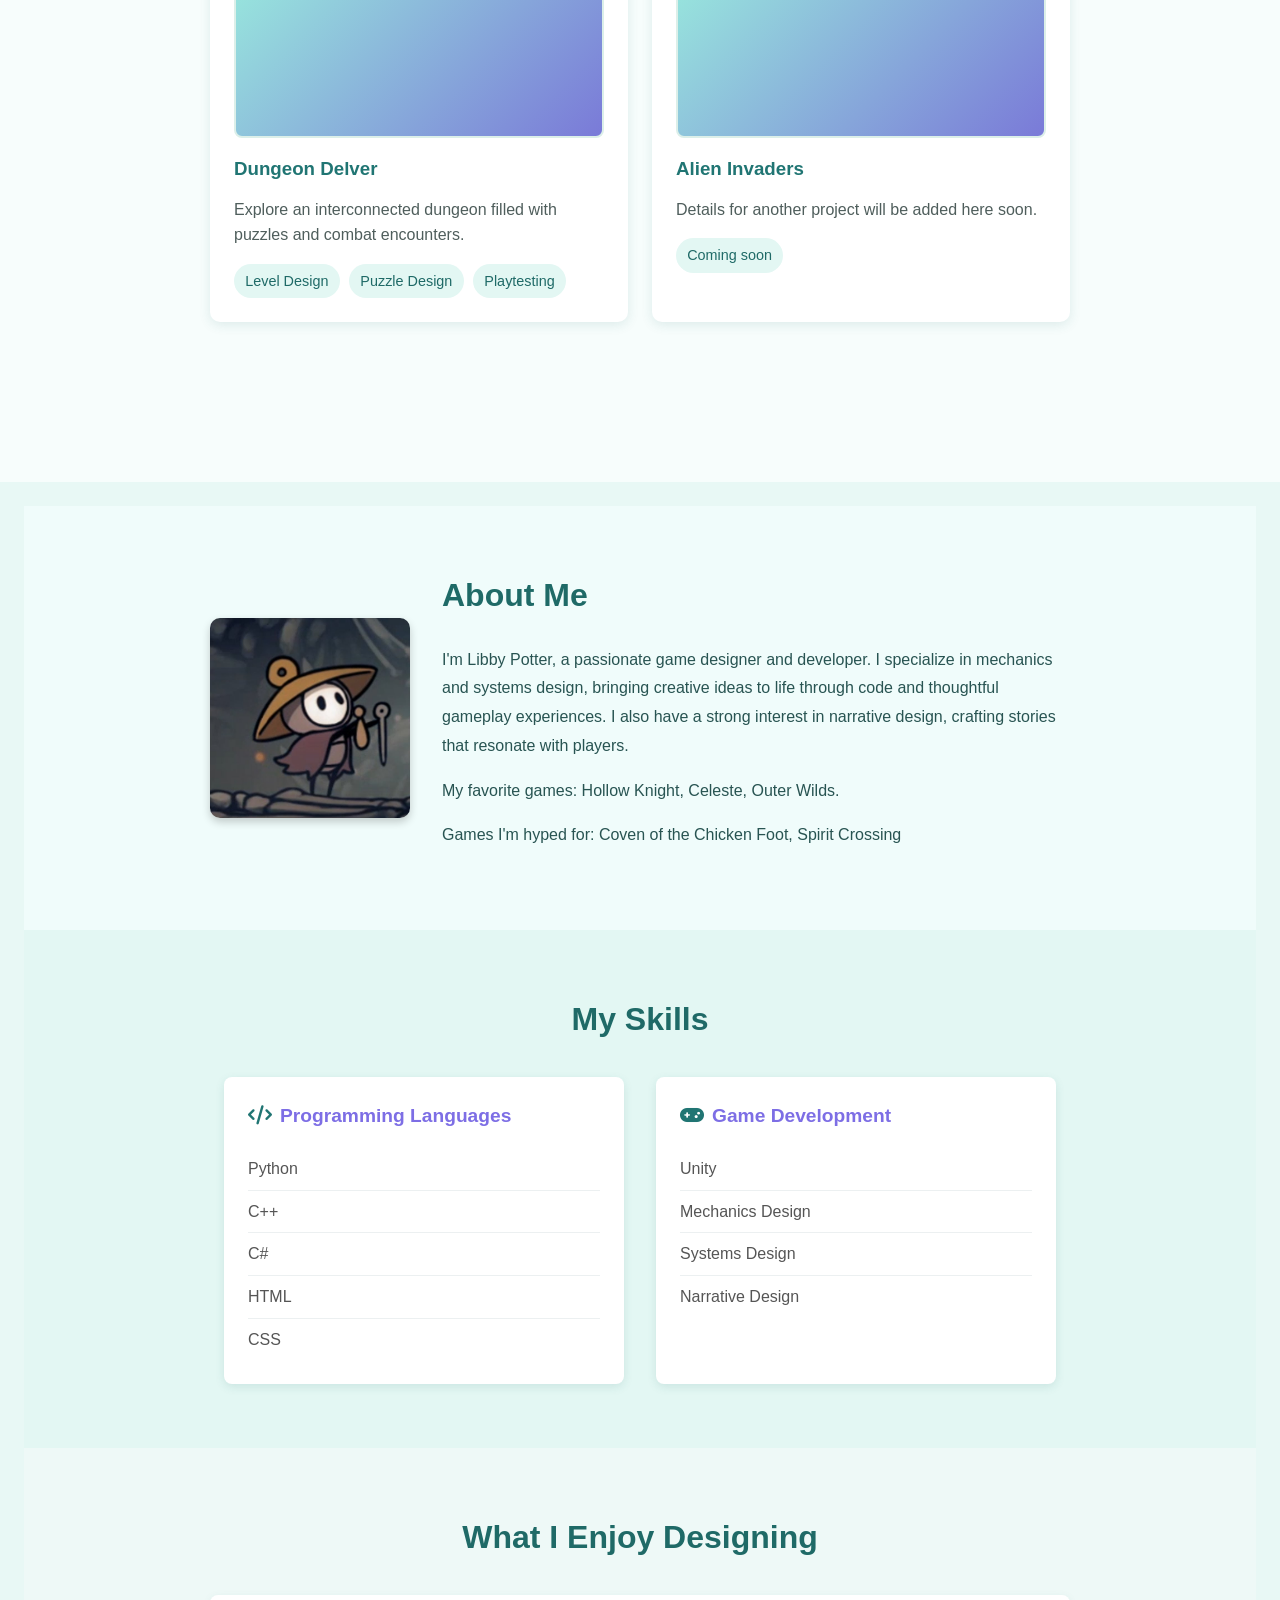
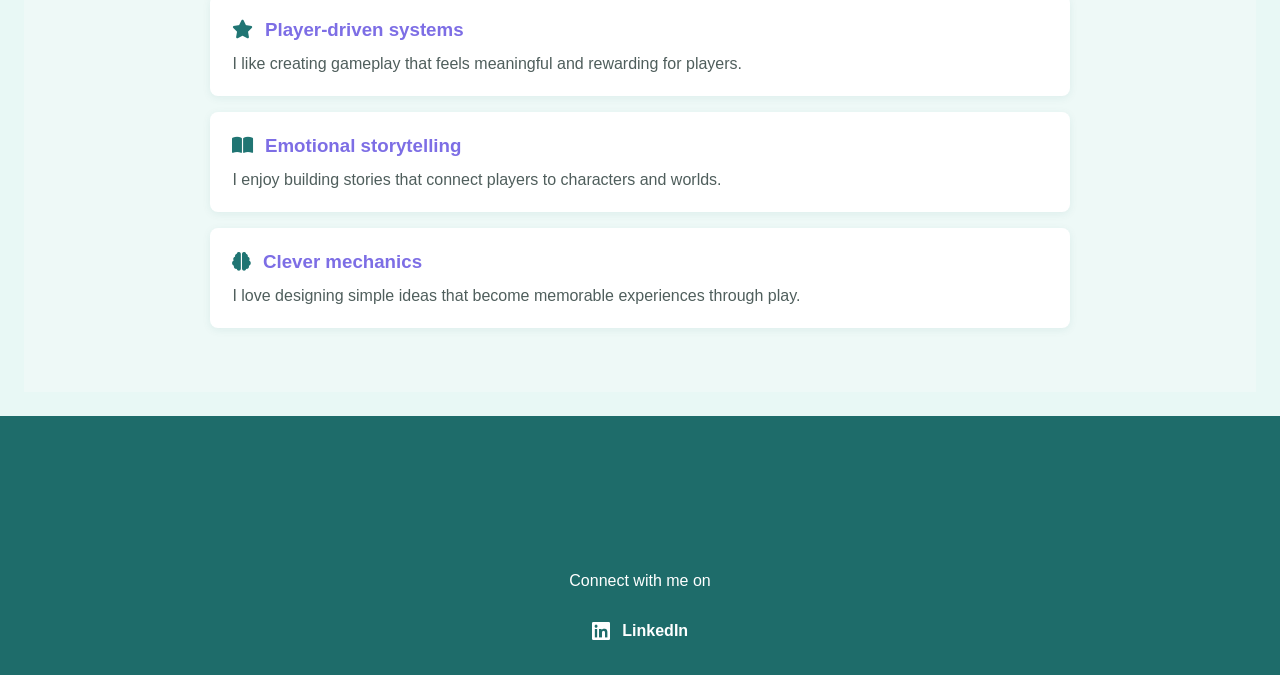
==== commit 933b59c5: "add info to alien invaders" ====
--- a/index.html
+++ b/index.html
@@ -132,11 +132,10 @@
           </a>
         </article>
 
-        <!-- A placeholder card for a future project. -->
         <article class="project-card">
           <a href="alien-invaders.html" class="project-link">
             <div class="project-image" aria-label="Future project preview"></div>
-            <h3>Coming Soon</h3>
+            <h3>Alien Invaders</h3>
             <p>Details for another project will be added here soon.</p>
             <ul class="project-tags">
               <li>Coming soon</li>
--- a/projects.css
+++ b/projects.css
@@ -169,10 +169,6 @@
 
 .project-detail-card p:last-child {
   margin-bottom: 0;
-}
-
-.alpha-section {
-  border-top: 5px solid #7d6ee5;
 }
 
 .alpha-heading {
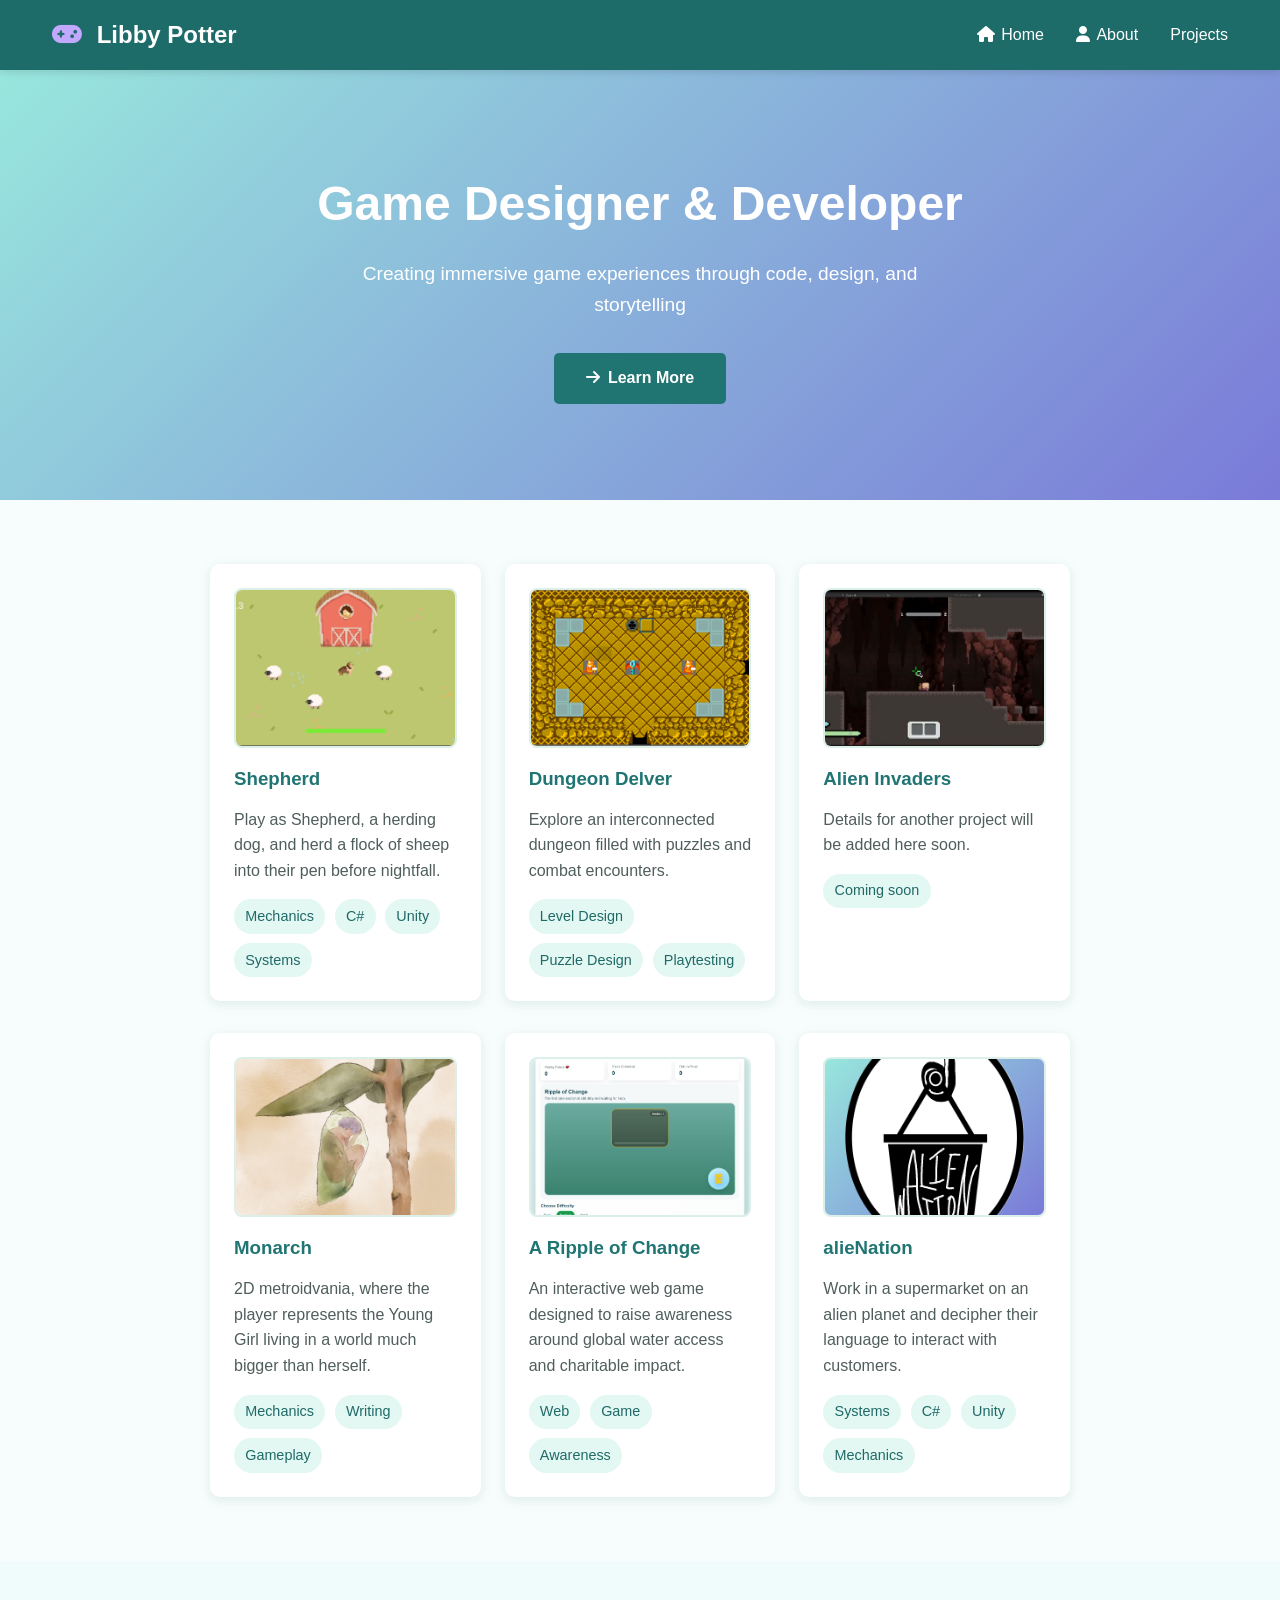
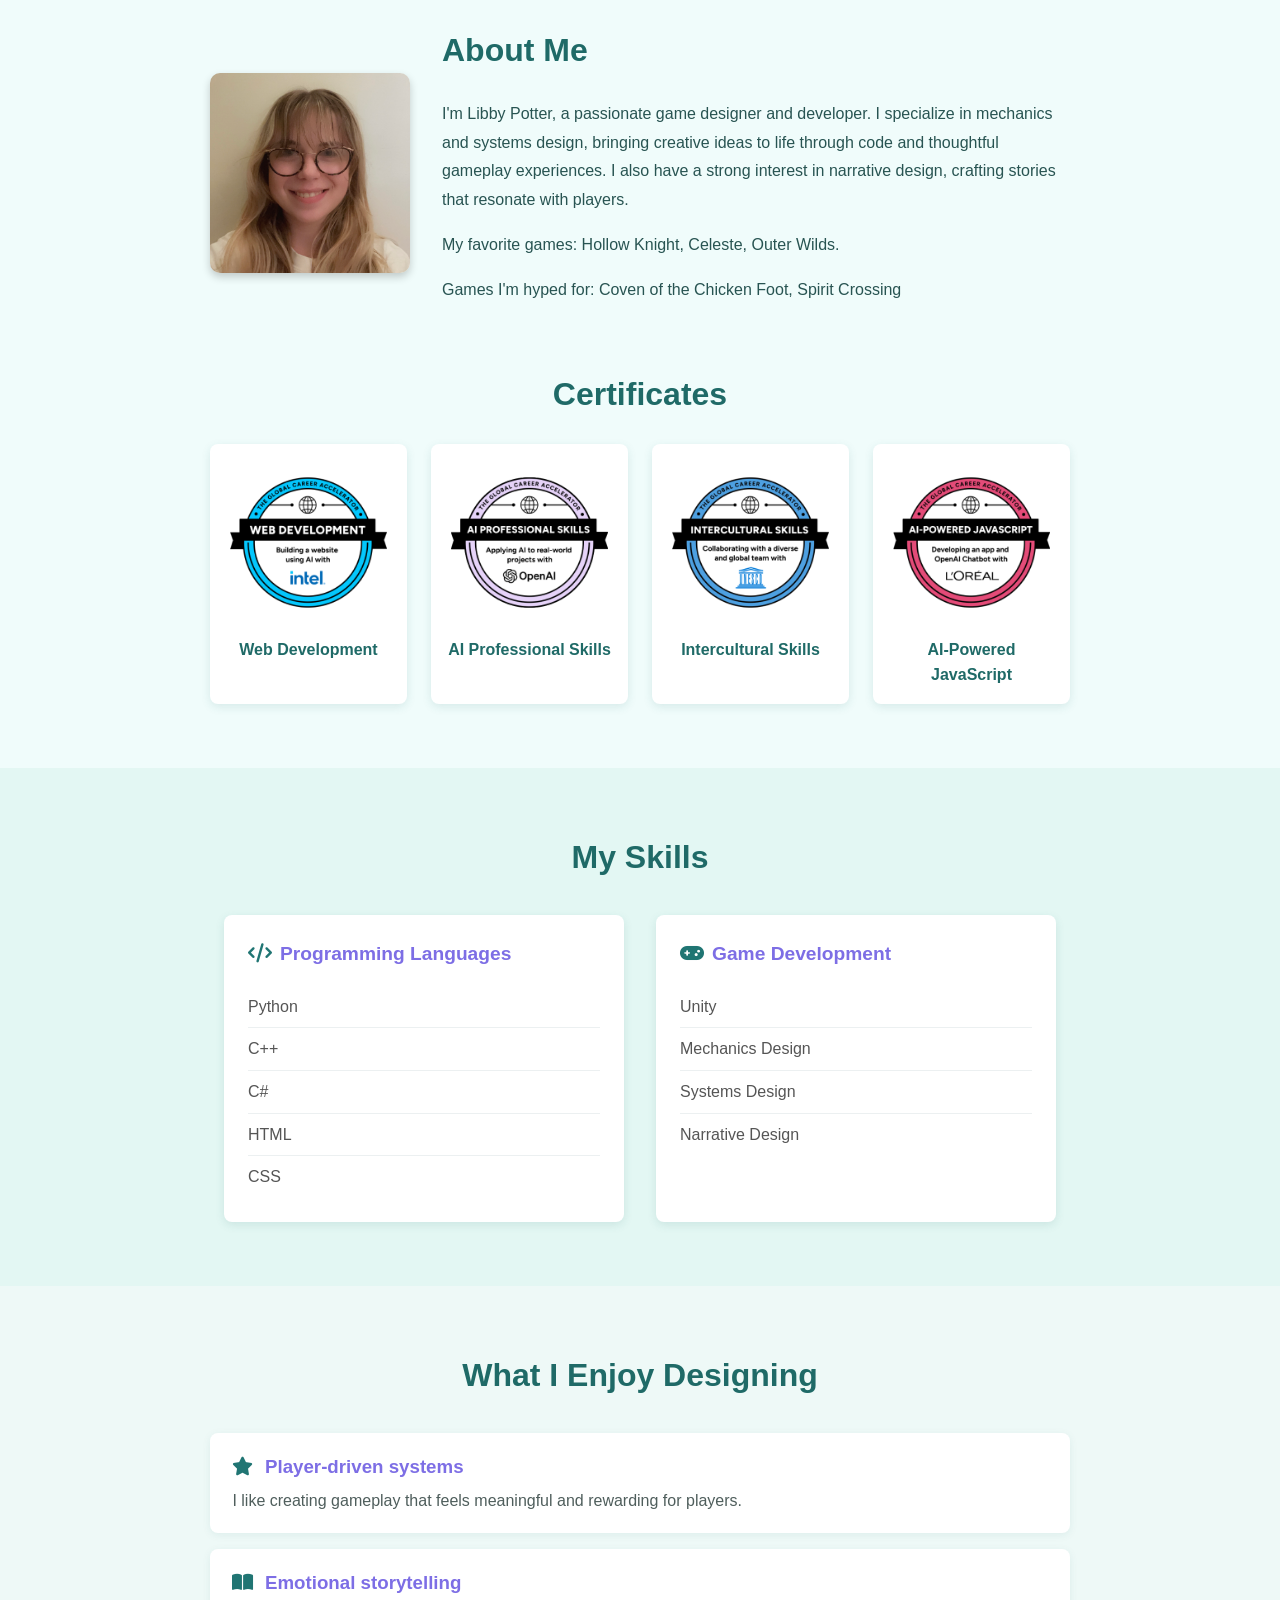
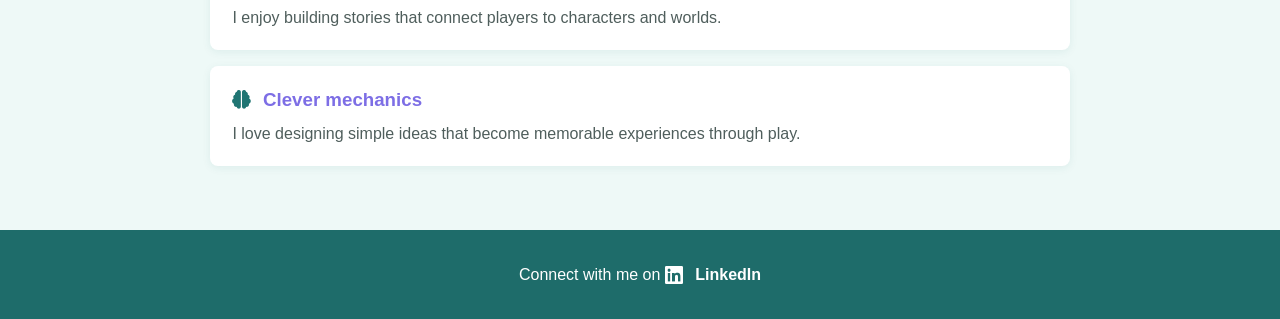
==== commit c10855f5: "reformat index" ====
--- a/index.html
+++ b/index.html
@@ -3,7 +3,7 @@
 <head>
   <meta charset="UTF-8">
   <meta name="viewport" content="width=device-width, initial-scale=1.0">
-  <title>Libby Potter - Game Designer & Developer</title>
+  <title>Libby Potter - Game Designer</title>
   <link rel="stylesheet" href="https://cdnjs.cloudflare.com/ajax/libs/font-awesome/6.5.0/css/all.min.css" crossorigin="anonymous" referrerpolicy="no-referrer" />
   <link rel="stylesheet" href="style.css">
   <link rel="stylesheet" href="projects.css">
@@ -12,7 +12,7 @@
   <!-- Navigation Bar -->
   <nav class="navbar">
     <div class="container">
-      <h1 class="logo"><i class="fa-solid fa-gamepad"></i> Libby Potter</h1>
+      <h1 class="logo"><a href="index.html"><i class="fa-solid fa-gamepad"></i> Libby Potter</a></h1>
       <ul class="nav-links">
         <li><a href="#hero"><i class="fa-solid fa-home"></i>Home</a></li>
         <li><a href="#bio"><i class="fa-solid fa-user"></i>About</a></li>
@@ -35,21 +35,8 @@
     <div class="container">
       <div class="project-grid">
         <article class="project-card">
-          <a href="charity-water-game.html" class="project-link">
-            <div class="project-image" aria-label="Charity: Water game preview"></div>
-            <h3>A Ripple of Change</h3>
-            <p>An interactive web game designed to raise awareness around global water access and charitable impact.</p>
-            <ul class="project-tags">
-              <li>Web</li>
-              <li>Game</li>
-              <li>Awareness</li>
-            </ul>
-          </a>
-        </article>
-
-        <article class="project-card">
           <a href="shepherd.html" class="project-link">
-            <div class="project-image" aria-label="Shepherd project preview"></div>
+            <img class="project-image" src="img/Shepherd/ShepherdGamePic.PNG" alt="Shepherd gameplay preview">
             <h3>Shepherd</h3>
             <p>Play as Shepherd, a herding dog, and herd a flock of sheep into their pen before nightfall.</p>
             <ul class="project-tags">
@@ -62,8 +49,34 @@
         </article>
 
         <article class="project-card">
+          <a href="dungeon-delver.html" class="project-link">
+            <img class="project-image" src="img/DD/DDRoom.png" alt="A dungeon room from Dungeon Delver">
+            <h3>Dungeon Delver</h3>
+            <p>Explore an interconnected dungeon filled with puzzles and combat encounters.</p>
+            <ul class="project-tags">
+              <li>Level Design</li>
+              <li>Puzzle Design</li>
+              <li>Playtesting</li>
+            </ul>
+          </a>
+        </article>
+
+        <article class="project-card">
+          <a href="alien-invaders.html" class="project-link">
+            <img class="project-image" src="img/AlienInvaders/AlienInvadersStart.JPG" alt="Alien Invaders start screen">
+            <h3>Alien Invaders</h3>
+            <p>Details for another project will be added here soon.</p>
+            <ul class="project-tags">
+              <li>Coming soon</li>
+            </ul>
+          </a>
+        </article>
+      </div>
+
+      <div class="project-grid">
+        <article class="project-card">
           <a href="monarch.html" class="project-link">
-            <div class="project-image" aria-label="Monarch project preview"></div>
+            <img class="project-image" src="img/Monarch/MonarchGamePic.png" alt="Monarch concept art">
             <h3>Monarch</h3>
             <p>2D metroidvania, where the player represents the Young Girl living in a world much bigger than herself.</p>
             <ul class="project-tags">
@@ -74,12 +87,22 @@
           </a>
         </article>
 
-      </div>
-
-      <div class="project-grid">
+        <article class="project-card">
+          <a href="charity-water-game.html" class="project-link">
+            <img class="project-image" src="img/CharityWater/charitywatergame.JPG" alt="A screenshot of A Ripple of Change">
+            <h3>A Ripple of Change</h3>
+            <p>An interactive web game designed to raise awareness around global water access and charitable impact.</p>
+            <ul class="project-tags">
+              <li>Web</li>
+              <li>Game</li>
+              <li>Awareness</li>
+            </ul>
+          </a>
+        </article>
+
         <article class="project-card">
           <a href="alienation.html" class="project-link">
-            <div class="project-image" aria-label="alieNation project preview"></div>
+            <img class="project-image" src="img/alieNation/alieNationTitle.png" alt="alieNation game logo">
             <h3>alieNation</h3>
             <p>Work in a supermarket on an alien planet and decipher their language to interact with customers.</p>
             <ul class="project-tags">
@@ -90,58 +113,6 @@
             </ul>
           </a>
         </article>
-
-        <article class="project-card">
-          <a href="nasa-space-explorer.html" class="project-link">
-            <div class="project-image" aria-label="NASA Space Explorer preview"></div>
-            <h3>NASA Space Explorer</h3>
-            <p>Explore Nasa's daily photo of the universe.</p>
-            <ul class="project-tags">
-              <li>Web</li>
-              <li>Exploration</li>
-              <li>Design</li>
-            </ul>
-          </a>
-        </article>
-
-        <article class="project-card">
-          <a href="loreal-chatbot.html" class="project-link">
-            <div class="project-image" aria-label="Loreal chatbot preview"></div>
-            <h3>Loreal Chat Bot</h3>
-            <p>A chat bot designed to provide personalized skincare recommendations based on user input.</p>
-            <ul class="project-tags">
-              <li>AI</li>
-              <li>Chatbot</li>
-              <li>UX</li>
-            </ul>
-          </a>
-        </article>
-      </div>
-
-      <div class="project-grid">
-        <article class="project-card">
-          <a href="dungeon-delver.html" class="project-link">
-            <div class="project-image" aria-label="Dungeon Delver project preview"></div>
-            <h3>Dungeon Delver</h3>
-            <p>Explore an interconnected dungeon filled with puzzles and combat encounters.</p>
-            <ul class="project-tags">
-              <li>Level Design</li>
-              <li>Puzzle Design</li>
-              <li>Playtesting</li>
-            </ul>
-          </a>
-        </article>
-
-        <article class="project-card">
-          <a href="alien-invaders.html" class="project-link">
-            <div class="project-image" aria-label="Future project preview"></div>
-            <h3>Alien Invaders</h3>
-            <p>Details for another project will be added here soon.</p>
-            <ul class="project-tags">
-              <li>Coming soon</li>
-            </ul>
-          </div>
-        </article>
       </div>
     </div>
   </section>
@@ -151,7 +122,7 @@
     <div class="container">
       <div class="bio-content">
         <!-- Profile Image -->
-        <img src="img/Sherma.jpg" alt="Libby Potter" class="bio-image">
+        <img src="img/IDPhoto.jpg" alt="Libby Potter" class="bio-image">
         
         <!-- Bio Text -->
         <div class="bio-text">
@@ -169,6 +140,27 @@
           </p>
         </div>
       </div>
+      <div class="certificates">
+        <h2>Certificates</h2>
+        <div class="certificate-list">
+          <article class="certificate-card">
+            <img src="img/Certificates/WebDevCert.png" alt="Web Development certificate from Intel's Global Career Accelerator">
+            <h3>Web Development</h3>
+          </article>
+          <article class="certificate-card">
+            <img src="img/Certificates/AIProSkillsCert.png" alt="AI Professional Skills certificate from OpenAI's Global Career Accelerator">
+            <h3>AI Professional Skills</h3>
+          </article>
+          <article class="certificate-card">
+            <img src="img/Certificates/InterculturalSkillsCert.png" alt="Intercultural Skills certificate from UNESCO's Global Career Accelerator">
+            <h3>Intercultural Skills</h3>
+          </article>
+          <article class="certificate-card">
+            <img src="img/Certificates/AIJavaScriptCert.png" alt="AI-Powered JavaScript certificate from L'Oréal's Global Career Accelerator">
+            <h3>AI-Powered JavaScript</h3>
+          </article>
+        </div>
+      </div>
     </div>
   </section>
 
--- a/style.css
+++ b/style.css
@@ -47,6 +47,16 @@
   color: white;
   font-size: 1.5rem;
   font-weight: bold;
+}
+
+.logo a {
+  color: inherit;
+  text-decoration: none;
+}
+
+.logo a:focus-visible {
+  outline: 2px solid #c3a8ff;
+  outline-offset: 4px;
 }
 
 .logo i {
@@ -158,6 +168,44 @@
   color: #285452;
 }
 
+.certificates {
+  margin-top: 3rem;
+}
+
+.certificates h2 {
+  text-align: center;
+}
+
+.certificate-list {
+  display: flex;
+  flex-wrap: wrap;
+  justify-content: center;
+  gap: 1.5rem;
+}
+
+.certificate-card {
+  flex: 1 1 180px;
+  max-width: 240px;
+  padding: 1rem;
+  text-align: center;
+  background-color: white;
+  border-radius: 8px;
+  box-shadow: 0 3px 10px rgba(31, 106, 103, 0.12);
+}
+
+.certificate-card img {
+  display: block;
+  width: 100%;
+  height: auto;
+  margin-bottom: 0.75rem;
+  border-radius: 6px;
+}
+
+.certificate-card h3 {
+  color: #1f6a67;
+  font-size: 1rem;
+}
+
 /* ===========================
    SKILLS SECTION
    =========================== */
--- a/projects.css
+++ b/projects.css
@@ -87,7 +87,10 @@
 }
 
 .project-image {
+  display: block;
+  width: 100%;
   height: 160px;
+  object-fit: cover;
   border-radius: 8px;
   margin-bottom: 1rem;
   background: linear-gradient(135deg, #98e6dd 0%, #7a7ad8 100%);
@@ -142,6 +145,10 @@
   background-color: #f7fdfc;
 }
 
+.project-detail-container {
+  max-width: 1120px;
+}
+
 .project-detail-section h2 {
   font-size: 2rem;
   color: #1f6a67;
@@ -169,6 +176,173 @@
 
 .project-detail-card p:last-child {
   margin-bottom: 0;
+}
+
+.design-goals-content {
+  display: flex;
+  align-items: center;
+  gap: 2rem;
+}
+
+.design-goals-copy {
+  flex: 1 1 0;
+}
+
+.project-figure-flowchart {
+  flex: 0 1 360px;
+  margin: 0 auto;
+}
+
+.project-figure {
+  margin: 1.25rem auto;
+  text-align: center;
+}
+
+.project-figure img {
+  display: block;
+  width: 100%;
+  height: auto;
+  margin: 0 auto;
+  border: 1px solid #dcefe9;
+  border-radius: 8px;
+  background-color: #f7fdfc;
+  box-shadow: 0 3px 12px rgba(31, 106, 103, 0.12);
+}
+
+.project-figure figcaption {
+  margin-top: 0.6rem;
+  color: #4f5e5c;
+  font-size: 0.9rem;
+}
+
+.project-figure-flowchart img,
+.project-figure-level img {
+  max-width: 500px;
+}
+
+.project-figure-flowchart img {
+  max-width: 220px;
+}
+
+.project-figure-dd-flowchart {
+  flex: 0 1 360px;
+  margin: 0 auto;
+}
+
+.project-figure-dd-flowchart img {
+  max-width: 360px;
+}
+
+.project-figure-dd-sketch img,
+.project-figure-dd-pathing img {
+  max-width: 760px;
+}
+
+.project-figure-dd-layout img,
+.project-figure-dd-challenge img {
+  max-width: 900px;
+}
+
+.initial-design-levels {
+  display: flex;
+  flex-wrap: wrap;
+  gap: 1rem;
+}
+
+.initial-design-level {
+  display: flex;
+  flex: 1 1 280px;
+  flex-direction: column;
+  padding: 1rem;
+  background-color: #f7fdfc;
+  border: 1px solid #dcefe9;
+  border-radius: 8px;
+}
+
+.initial-design-copy {
+  flex: 1;
+}
+
+.initial-design-copy h4 {
+  margin-bottom: 0.5rem;
+  color: #1f6a67;
+}
+
+.initial-design-copy p {
+  margin-bottom: 0;
+}
+
+.initial-design-level .project-figure-level {
+  margin: 0 0 1rem;
+  order: -1;
+}
+
+.initial-design-level .project-figure-level img {
+  max-width: 160px;
+}
+
+.alpha-level .project-figure-level {
+  margin: 1rem 0 0;
+  order: 0;
+}
+
+.alpha-level .project-figure-level img {
+  max-width: 280px;
+}
+
+.project-figure-ideal-path img {
+  max-width: 280px;
+}
+
+.ideal-path-layout {
+  display: flex;
+  align-items: center;
+  gap: 2rem;
+}
+
+.ideal-path-images {
+  display: flex;
+  flex: 1 1 0;
+  gap: 1rem;
+}
+
+.ideal-path-images .project-figure-ideal-path {
+  flex: 1 1 0;
+  min-width: 0;
+  margin: 0;
+}
+
+.ideal-path-legend {
+  flex: 0 1 300px;
+  margin: 0;
+  padding: 0;
+  list-style: none;
+}
+
+.ideal-path-legend li {
+  margin-bottom: 0.75rem;
+  padding-left: 0.75rem;
+  border-left: 4px solid;
+}
+
+.ideal-path-legend li:last-child {
+  margin-bottom: 0;
+}
+
+.ideal-path-legend .ideal-path-section1 {
+  border-left-color: #7655c8;
+}
+
+.ideal-path-legend .ideal-path-grappler {
+  border-left-color: #e3b928;
+}
+
+.ideal-path-legend .ideal-path-section2 {
+  border-left-color: #e87835;
+}
+
+.ideal-path-legend .ideal-path-section3 {
+  border-left-color: #45a66a;
 }
 
 .alpha-heading {
@@ -445,6 +619,32 @@
     flex-direction: column;
   }
 
+  .design-goals-content {
+    flex-direction: column;
+    align-items: stretch;
+  }
+
+  .ideal-path-layout {
+    flex-direction: column;
+    align-items: stretch;
+  }
+
+  .ideal-path-images {
+    flex-direction: column;
+  }
+
+  .ideal-path-legend {
+    flex-basis: auto;
+  }
+
+  .project-figure-flowchart {
+    width: 100%;
+  }
+
+  .project-figure-dd-flowchart {
+    width: 100%;
+  }
+
   .gameplay-steps {
     flex-direction: column;
   }
@@ -468,3 +668,437 @@
     font-size: 2rem;
   }
 }
+
+@media (max-width: 560px) {
+  .initial-design-levels {
+    flex-direction: column;
+  }
+}
+
+/* Keep Monarch's updated layout within the portfolio's teal and purple palette. */
+.monarch-page {
+  color: #1b3d3b;
+  background-color: #e8f8f5;
+}
+
+.monarch-page .navbar,
+.monarch-page .footer {
+  background-color: #1e6c6a;
+}
+
+.monarch-page .navbar {
+  z-index: 1;
+}
+
+.monarch-page .nav-links a:hover,
+.monarch-page .nav-links a:focus-visible {
+  color: #a47ff0;
+}
+
+.monarch-page .project-detail-hero {
+  padding: 5rem 0;
+  background: linear-gradient(135deg, #2a6e6a 0%, #5f56c9 100%);
+}
+
+.monarch-page .project-detail-hero h2 {
+  font-size: 3.2rem;
+  letter-spacing: 0.03em;
+}
+
+.monarch-page .project-detail-hero p {
+  max-width: 600px;
+  font-size: 1.2rem;
+}
+
+.monarch-page .project-detail-hero .btn {
+  background-color: #207573;
+}
+
+.monarch-page .project-detail-hero .btn:hover,
+.monarch-page .project-detail-hero .btn:focus-visible {
+  background-color: #175455;
+}
+
+.monarch-page .project-detail-section {
+  padding: 3.5rem 0;
+  background-color: #f7fdfc;
+}
+
+.monarch-page .project-detail-section .container {
+  max-width: 1050px;
+}
+
+.monarch-page .project-detail-card {
+  border: 1px solid #dcefe9;
+  border-radius: 14px;
+  box-shadow: 0 6px 20px rgba(31, 106, 103, 0.08);
+}
+
+.monarch-page .monarch-overview {
+  display: flex;
+  align-items: center;
+  gap: 2rem;
+  padding: 2.25rem;
+}
+
+.monarch-overview-copy {
+  flex: 1;
+}
+
+.monarch-page .monarch-eyebrow {
+  margin-bottom: 0.5rem;
+  color: #5f56c9;
+  font-size: 0.8rem;
+  font-weight: bold;
+  letter-spacing: 0.12em;
+  text-transform: uppercase;
+}
+
+.monarch-page .monarch-overview h3,
+.monarch-page .monarch-contribution-card h3 {
+  color: #207573;
+  font-size: 1.55rem;
+}
+
+.monarch-page .monarch-overview-copy > p:not(.monarch-eyebrow) {
+  line-height: 1.8;
+}
+
+.monarch-facts {
+  display: flex;
+  flex-wrap: wrap;
+  gap: 0.6rem;
+  margin-top: 1.25rem;
+  list-style: none;
+}
+
+.monarch-facts li {
+  padding: 0.55rem 0.75rem;
+  border-radius: 8px;
+  background-color: #eef9f7;
+  color: #285452;
+  font-size: 0.9rem;
+}
+
+.monarch-overview-figure {
+  flex: 0 1 36%;
+  margin: 0;
+}
+
+.monarch-overview-figure img {
+  display: block;
+  width: 100%;
+  border-radius: 12px;
+  box-shadow: 0 5px 16px rgba(31, 106, 103, 0.14);
+}
+
+.monarch-page figure figcaption {
+  margin-top: 0.7rem;
+  color: #526b69;
+  font-size: 0.9rem;
+  line-height: 1.5;
+  text-align: center;
+}
+
+.monarch-page .project-tags {
+  margin: 1.25rem 0 3rem;
+}
+
+.monarch-page .project-tags li {
+  border: 1px solid #dcefe9;
+  background-color: #e3f7f3;
+  color: #1f6a67;
+}
+
+.monarch-page .monarch-section-heading {
+  margin-bottom: 0.35rem;
+  color: #1f6a67;
+  text-align: left;
+}
+
+.monarch-page .monarch-section-intro {
+  margin-bottom: 1.5rem;
+  color: #526b69;
+}
+
+.monarch-page .monarch-contribution-card {
+  padding: 1.75rem;
+  border-left: 5px solid #7a7ad8;
+}
+
+.monarch-page .monarch-contribution-card p {
+  line-height: 1.8;
+}
+
+.monarch-document-figure {
+  width: 100%;
+  max-width: 640px;
+  margin: 1.25rem auto 0;
+}
+
+.monarch-document-figure img {
+  display: block;
+  width: 100%;
+  height: auto;
+  border: 1px solid #dcefe9;
+  border-radius: 8px;
+  background-color: #f0fcfb;
+  object-fit: contain;
+  object-position: left center;
+}
+
+.monarch-page .monarch-document-card {
+  display: flex;
+  align-items: center;
+  justify-content: space-between;
+  gap: 1.5rem;
+  margin: 2rem 0;
+  padding: 1.75rem;
+  border-radius: 14px;
+  background-color: #1e6c6a;
+  color: white;
+}
+
+.monarch-document-card h3 {
+  margin-bottom: 0.35rem;
+  font-size: 1.25rem;
+}
+
+.monarch-document-card p {
+  color: #e1f4f1;
+}
+
+.monarch-document-card a {
+  flex-shrink: 0;
+  padding: 0.8rem 1rem;
+  border-radius: 7px;
+  background-color: #eee9ff;
+  color: #393078;
+  font-weight: bold;
+  text-decoration: none;
+}
+
+.monarch-document-card a:hover,
+.monarch-document-card a:focus-visible {
+  background-color: white;
+  color: #5f56c9;
+  text-decoration: underline;
+}
+
+.monarch-document-card a i {
+  margin-right: 0.4rem;
+}
+
+.monarch-page .back-to-projects {
+  color: #207573;
+}
+
+/* Stack the overview and document link when there is less room on screen. */
+@media (max-width: 700px) {
+  .monarch-page .navbar .container {
+    flex-direction: column;
+    gap: 0.75rem;
+  }
+
+  .monarch-page .nav-links {
+    gap: 1rem;
+  }
+
+  .monarch-page .project-detail-hero {
+    padding: 3.5rem 0;
+  }
+
+  .monarch-page .project-detail-hero h2 {
+    font-size: 2.4rem;
+  }
+
+  .monarch-page .monarch-overview {
+    flex-direction: column;
+    align-items: stretch;
+    padding: 1.5rem;
+  }
+
+  .monarch-overview-figure {
+    width: 100%;
+    max-width: 380px;
+    margin: 0 auto;
+  }
+
+  .monarch-page .monarch-document-card {
+    align-items: flex-start;
+    flex-direction: column;
+  }
+}
+
+.shepherd-overview {
+  display: flex;
+  align-items: center;
+  gap: 2rem;
+}
+
+.shepherd-overview-figure {
+  flex: 0 1 36%;
+  max-width: 360px;
+  margin: 0;
+}
+
+.shepherd-overview-figure img {
+  display: block;
+  width: 100%;
+  height: auto;
+  border-radius: 8px;
+}
+
+.shepherd-game-loop img,
+.shepherd-level-sheet img {
+  max-width: 560px;
+}
+
+.shepherd-playtest-figure img {
+  max-width: 100%;
+}
+
+.shepherd-page .project-detail-section .container {
+  max-width: 1200px;
+}
+
+.shepherd-page .alpha-section {
+  display: flex;
+  flex-wrap: wrap;
+  gap: 1rem;
+}
+
+.shepherd-page .alpha-summary {
+  flex: 1 1 100%;
+  margin-bottom: 0;
+}
+
+.shepherd-page .alpha-playtest {
+  flex: 1 1 calc(50% - 0.5rem);
+  min-width: 0;
+  margin-top: 0;
+  padding: 1rem;
+}
+
+.shepherd-challenge-list {
+  margin: -0.5rem 0 1rem;
+  padding-left: 1.25rem;
+  color: #4f5e5c;
+}
+
+.shepherd-challenge-list li {
+  padding: 0.2rem 0;
+}
+
+@media (max-width: 700px) {
+  .shepherd-overview {
+    align-items: stretch;
+    flex-direction: column;
+  }
+
+  .shepherd-overview-figure {
+    width: 100%;
+    max-width: 380px;
+    margin: 0 auto;
+  }
+}
+
+@media (max-width: 560px) {
+  .shepherd-page .alpha-section {
+    flex-direction: column;
+  }
+}
+
+.charity-water-layout {
+  display: flex;
+  align-items: center;
+  gap: 2rem;
+}
+
+.charity-water-page .project-detail-section .container {
+  max-width: 1200px;
+}
+
+.charity-water-copy {
+  flex: 1 1 0;
+}
+
+.charity-water-layout .project-figure {
+  flex: 0 1 42%;
+  margin: 0;
+}
+
+.charity-game-figure img {
+  max-width: 760px;
+}
+
+.charity-sketch-figure img {
+  max-width: 440px;
+}
+
+.charity-wireframe-figure img {
+  max-width: 360px;
+}
+
+@media (max-width: 768px) {
+  .charity-water-layout {
+    align-items: stretch;
+    flex-direction: column;
+  }
+
+  .charity-water-layout .project-figure {
+    width: 100%;
+    max-width: 520px;
+    margin: 0 auto;
+  }
+}
+
+.alienation-overview,
+.alienation-media-layout {
+  display: flex;
+  align-items: center;
+  gap: 2rem;
+}
+
+.alienation-copy {
+  flex: 1 1 0;
+}
+
+.alienation-title-figure {
+  flex: 0 1 220px;
+  margin: 0 auto;
+}
+
+.alienation-video-figure {
+  flex: 0 1 420px;
+  margin: 0 auto;
+}
+
+.alienation-video-figure video {
+  display: block;
+  width: 100%;
+  height: auto;
+  border: 1px solid #dcefe9;
+  border-radius: 8px;
+  background-color: #1b3d3b;
+  box-shadow: 0 3px 12px rgba(31, 106, 103, 0.12);
+}
+
+@media (max-width: 768px) {
+  .alienation-overview,
+  .alienation-media-layout {
+    align-items: stretch;
+    flex-direction: column;
+  }
+
+  .alienation-title-figure,
+  .alienation-video-figure {
+    width: 100%;
+    max-width: 420px;
+    margin: 0 auto;
+  }
+
+  .alienation-title-figure {
+    max-width: 220px;
+  }
+}
